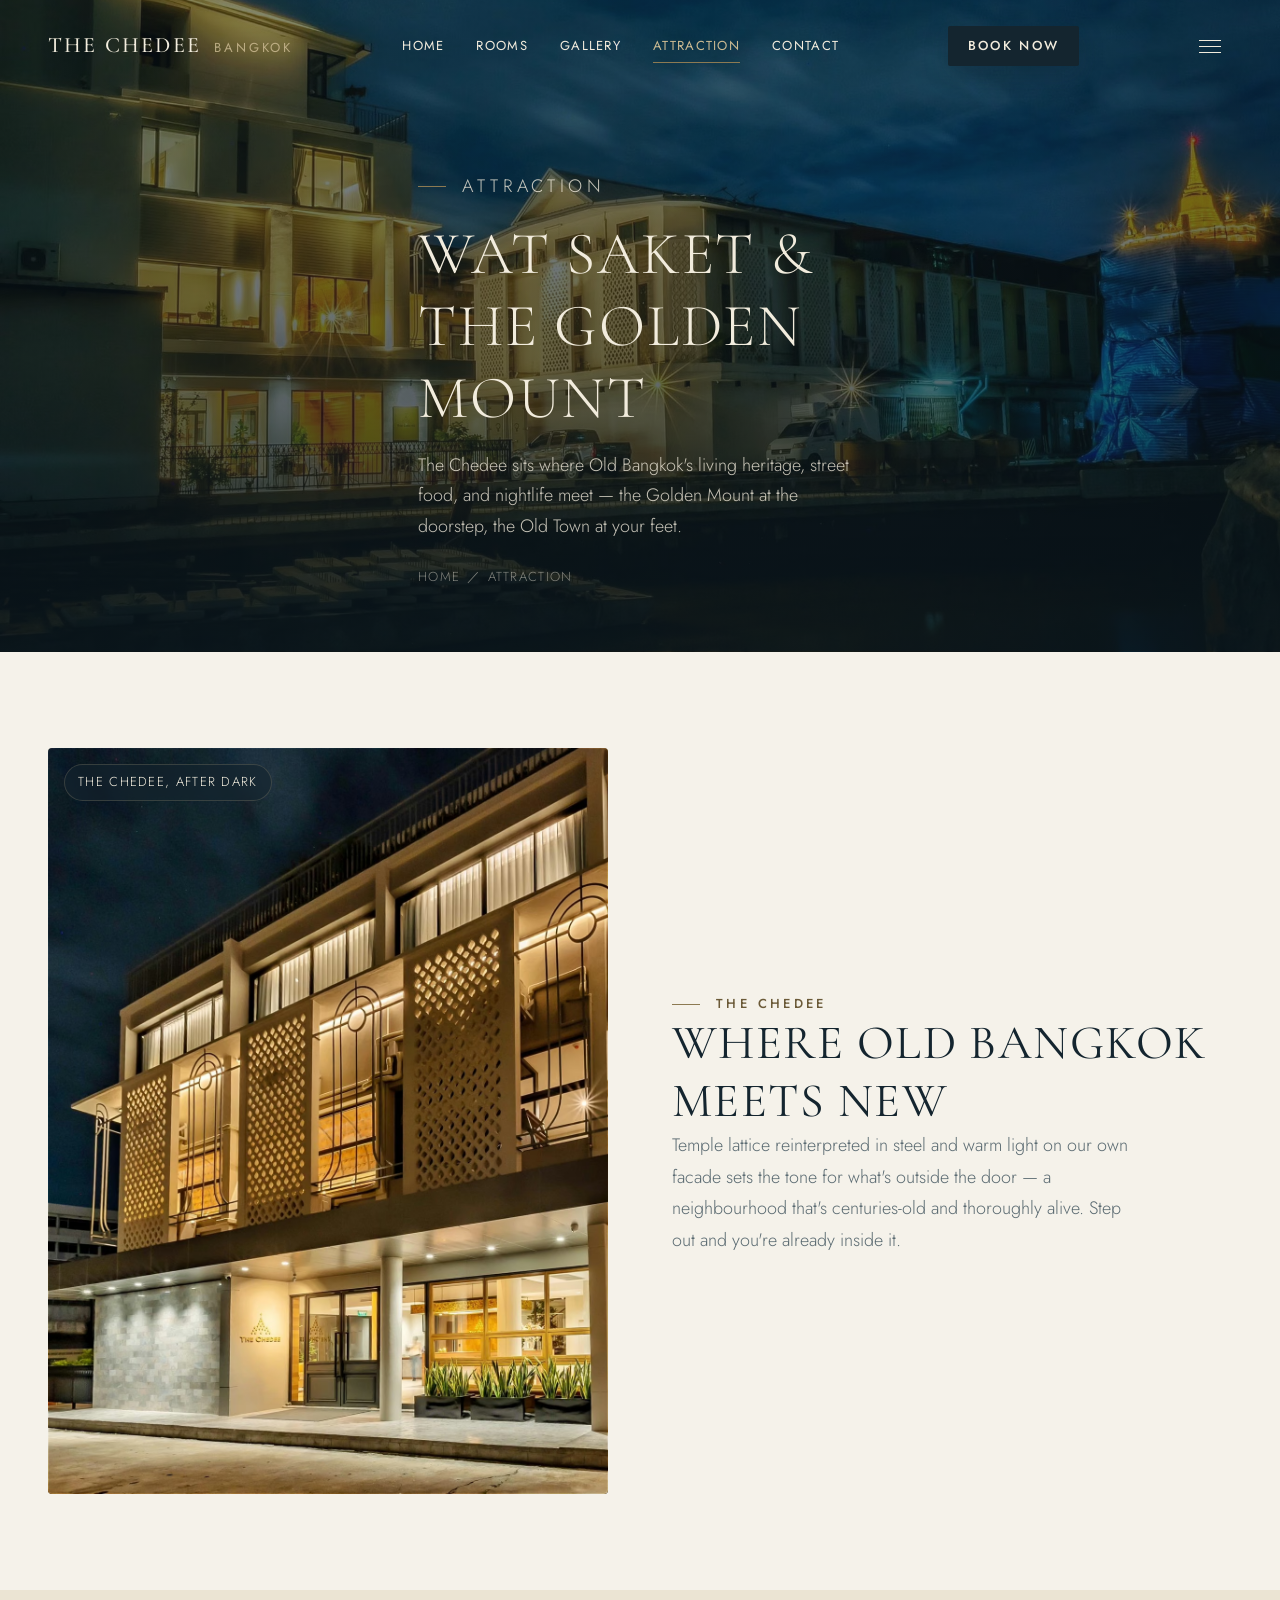
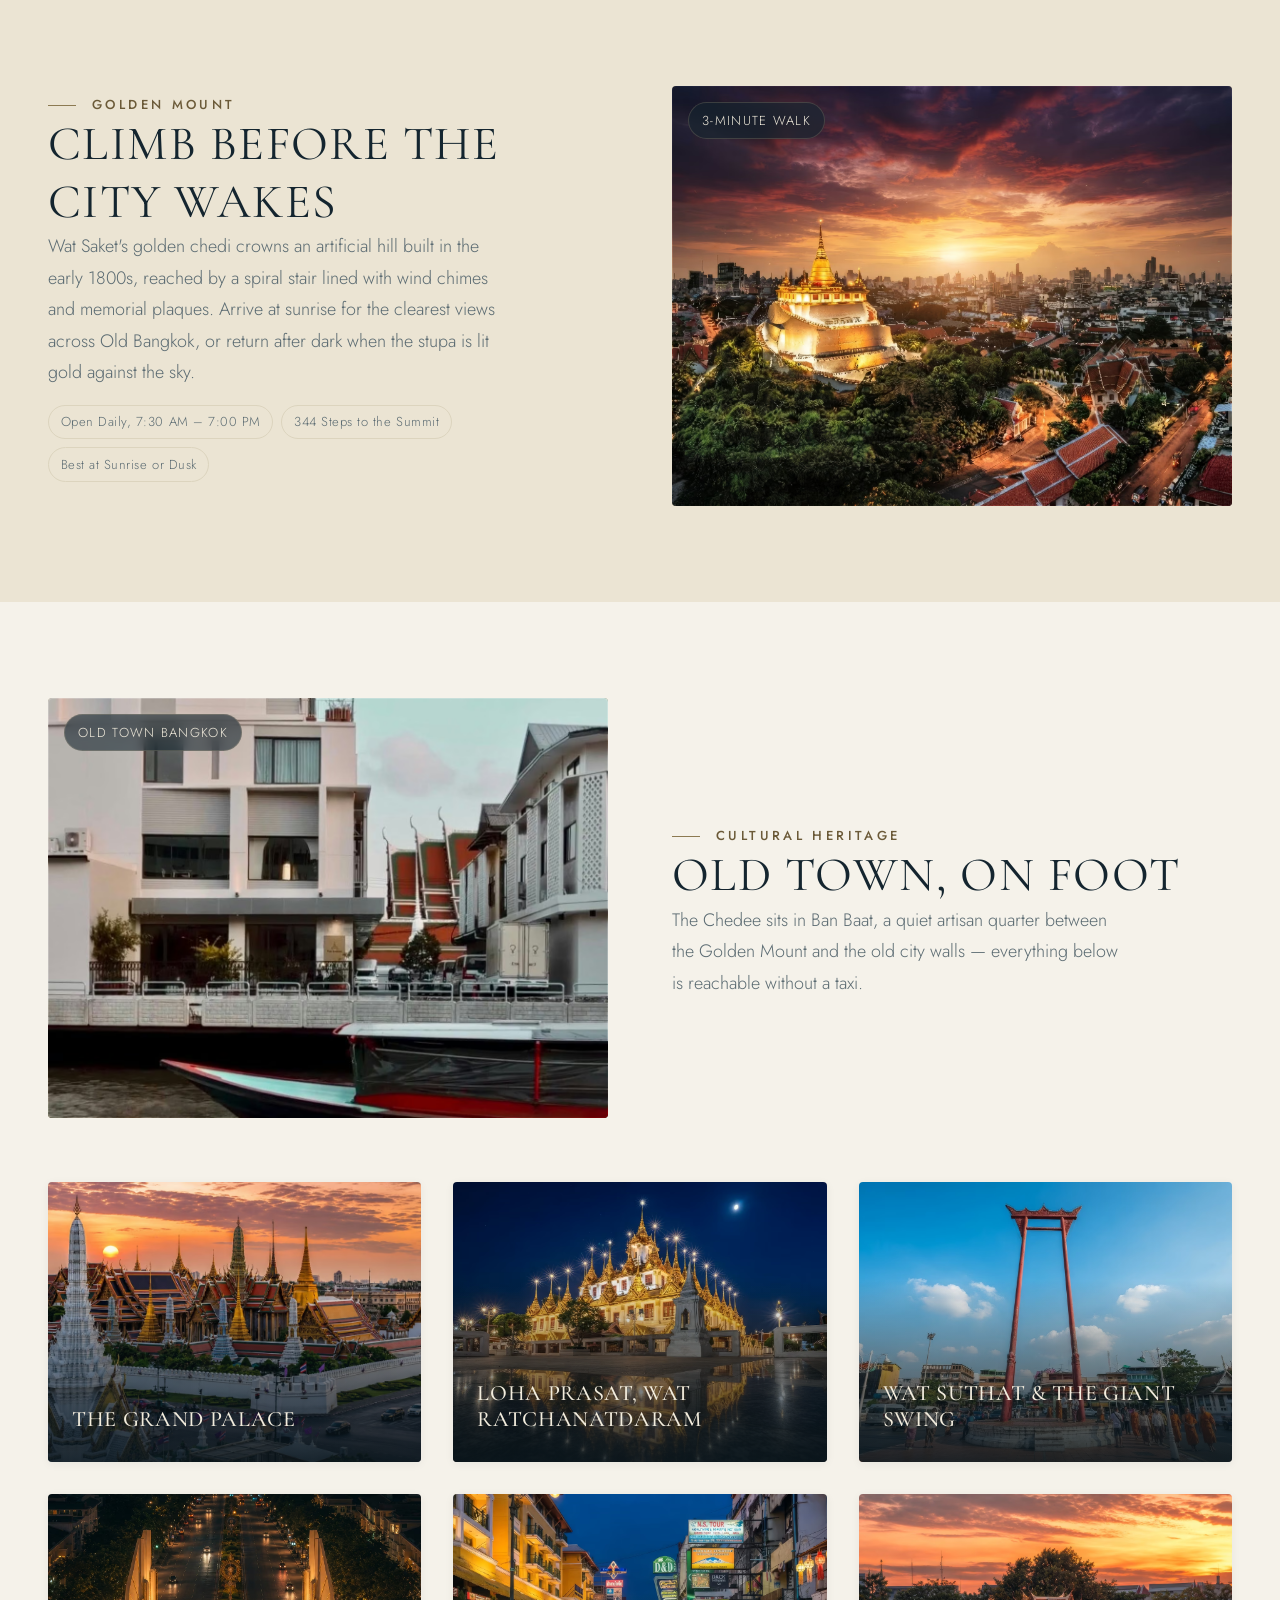
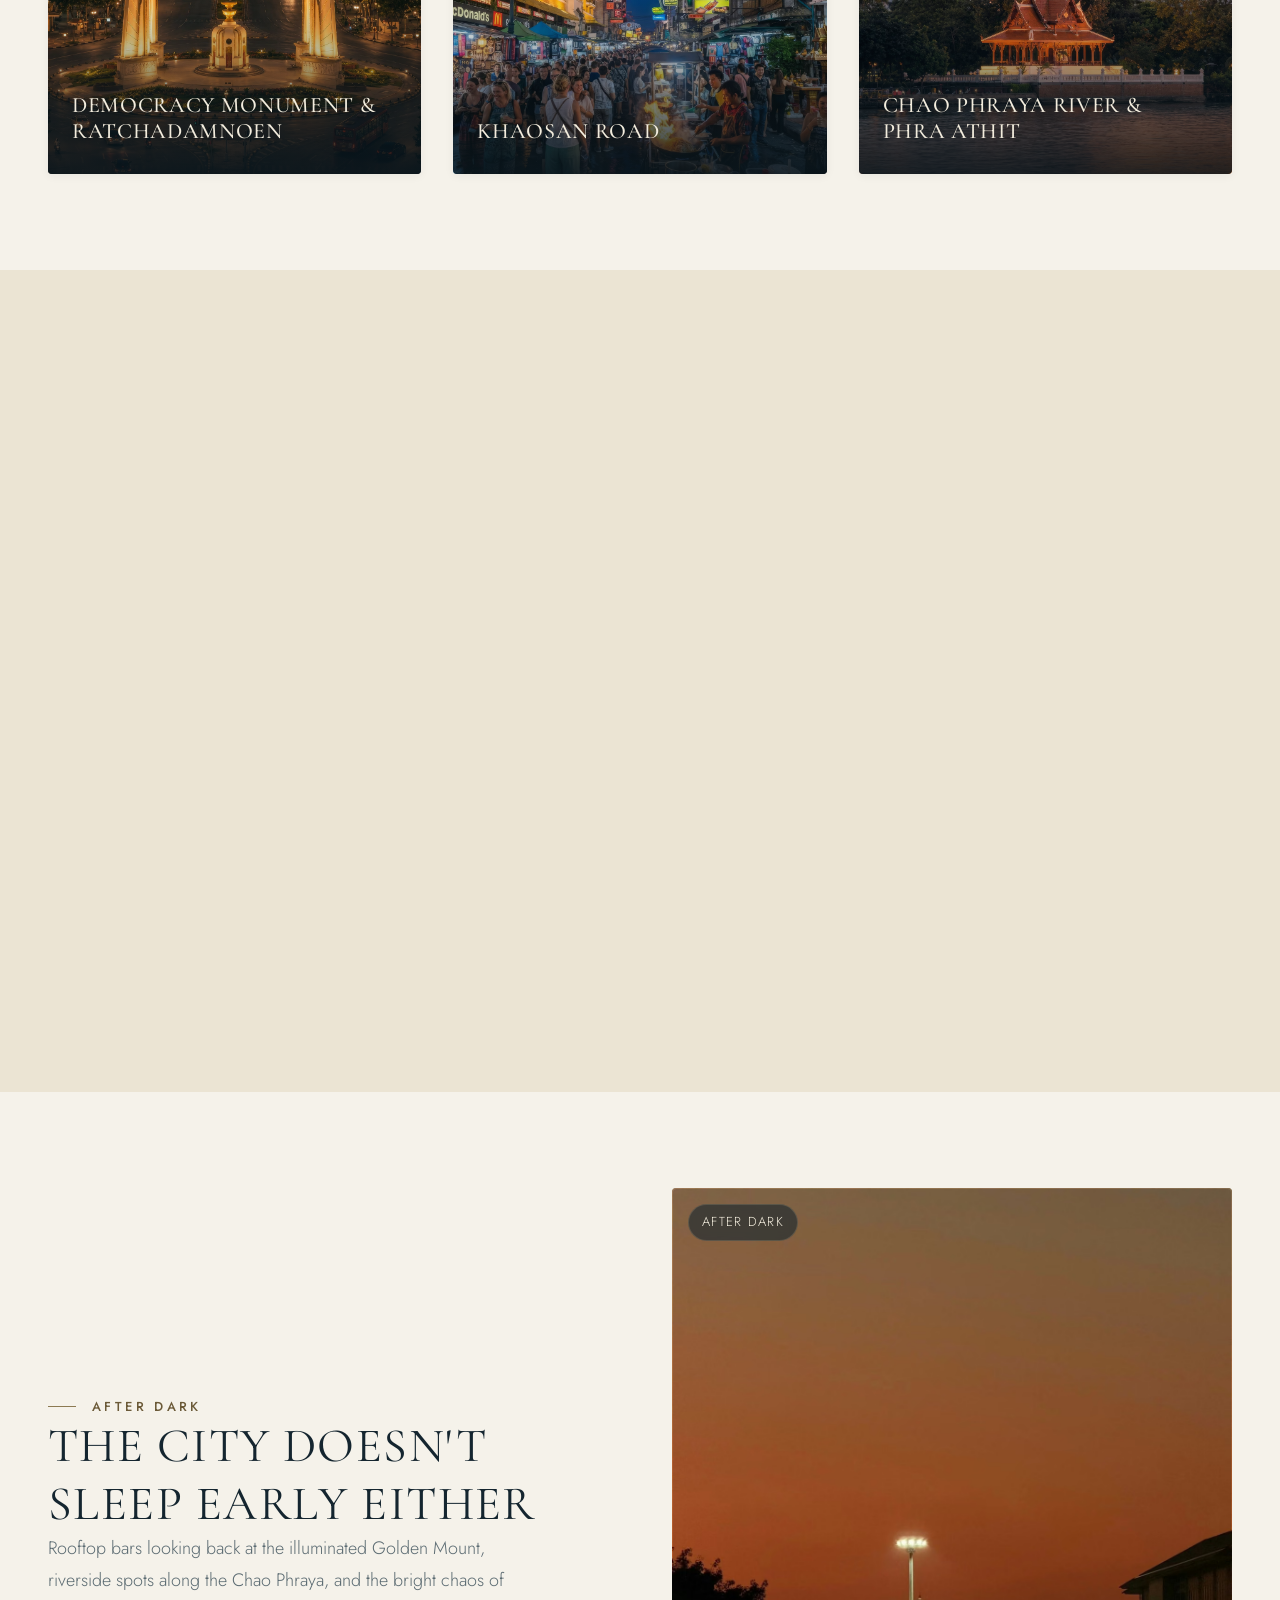
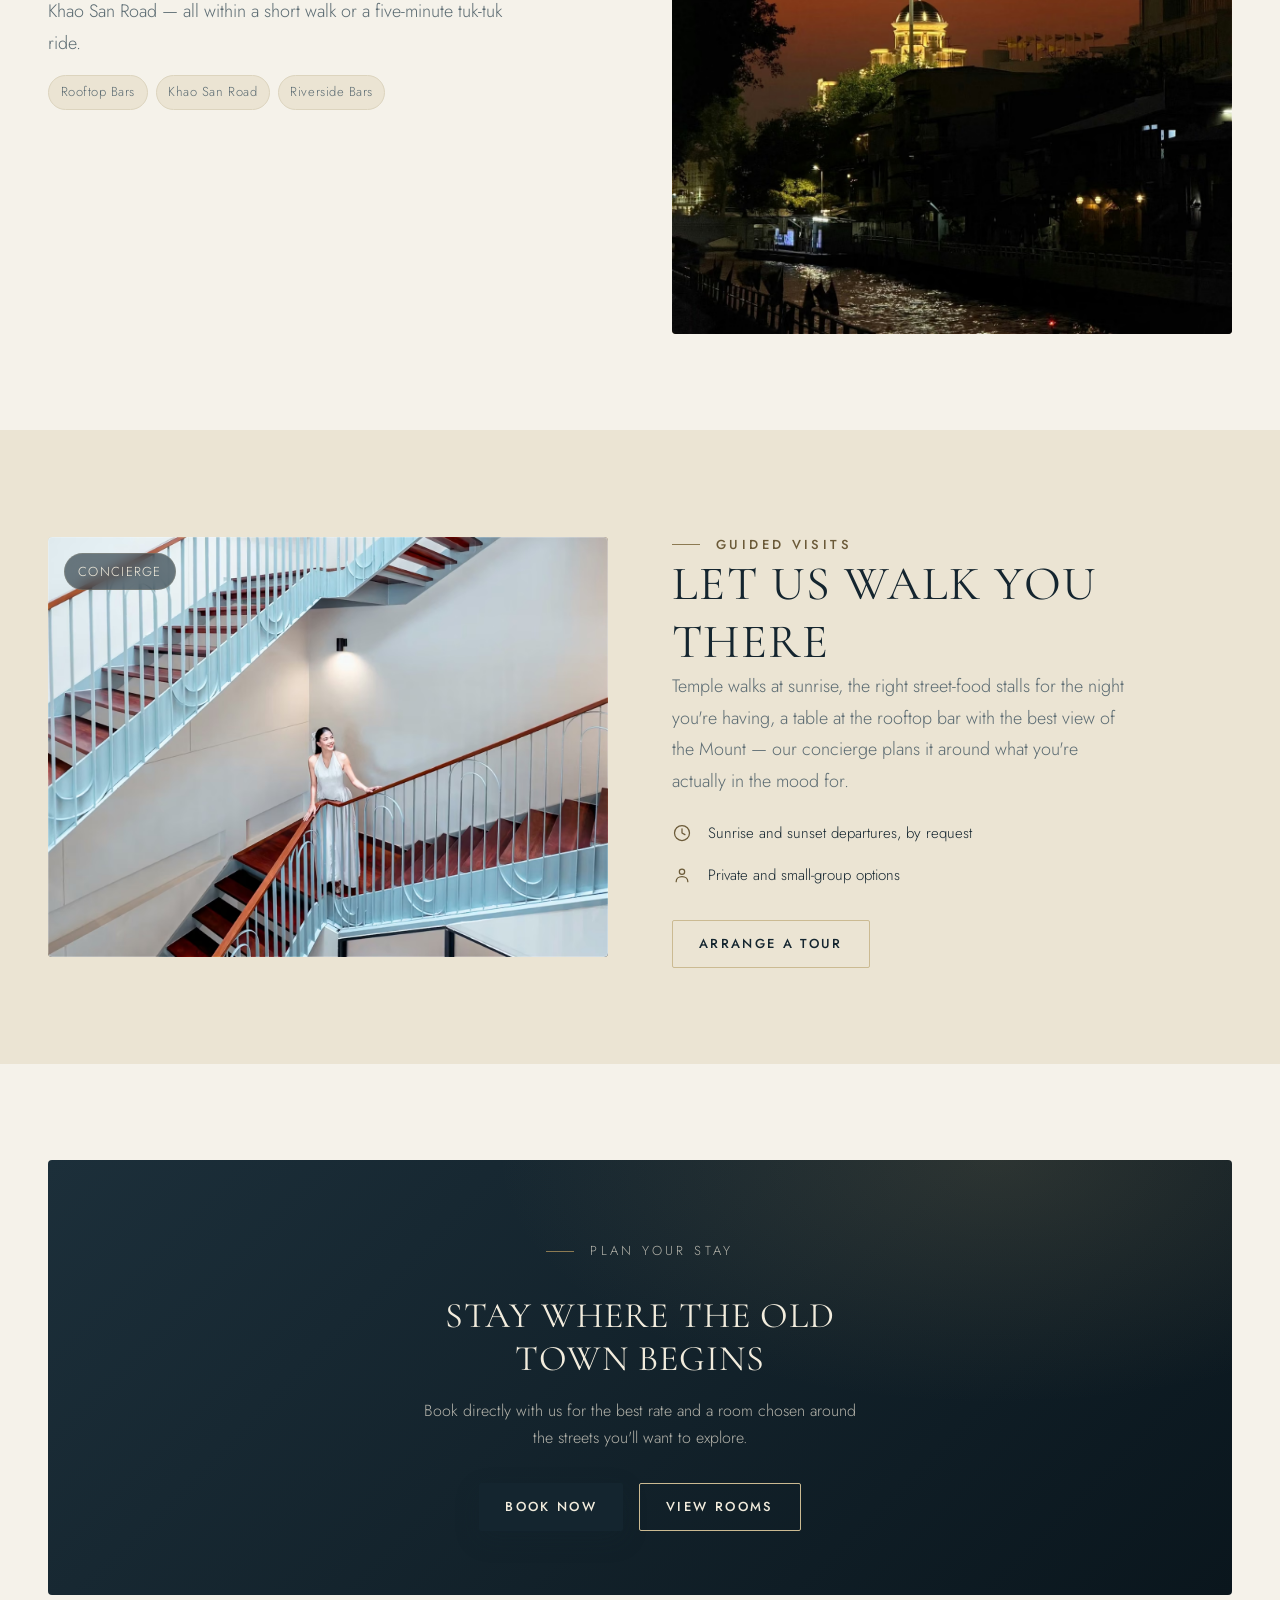
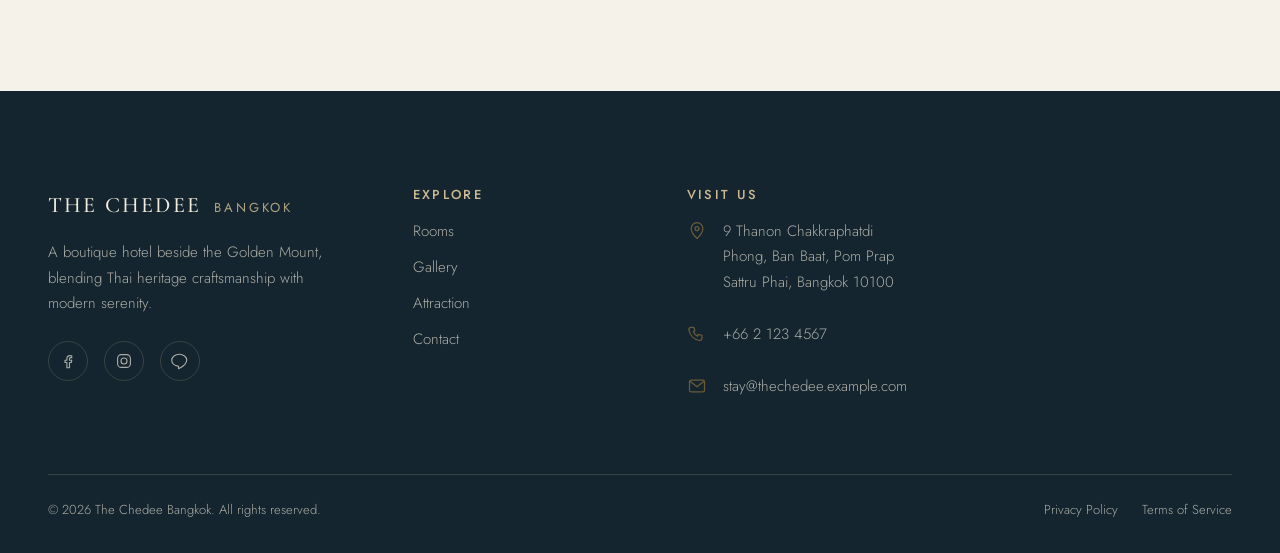
==== attraction.html @ 141b3756 "Initial commit: The Chedee hotel website Boutique luxury hotel site beside Wat Saket and the Golden " ====
<!DOCTYPE html>
<html lang="en">
<head>
<meta charset="UTF-8">
<meta name="viewport" content="width=device-width, initial-scale=1">
<title>Attraction — The Chedee Bangkok</title>
<meta name="description" content="The Chedee sits at the center of Old Bangkok's living heritage, street food, and nightlife — steps from Wat Saket and the Golden Mount.">
<link rel="icon" href="data:image/svg+xml,%3Csvg xmlns='http://www.w3.org/2000/svg' viewBox='0 0 100 100'%3E%3Crect width='100' height='100' rx='20' fill='%2314252F'/%3E%3Cpath d='M30 78 L30 55 Q30 48 38 48 L62 48 Q70 48 70 55 L70 78 Z' fill='none' stroke='%238C7A52' stroke-width='4'/%3E%3Cline x1='50' y1='48' x2='50' y2='20' stroke='%238C7A52' stroke-width='4'/%3E%3Ccircle cx='50' cy='16' r='5' fill='%238C7A52'/%3E%3C/svg%3E">
<link rel="preconnect" href="https://fonts.googleapis.com">
<link rel="preconnect" href="https://fonts.gstatic.com" crossorigin>
<link rel="stylesheet" href="css/style.css?v=4">
<script src="js/main.js?v=3" defer></script>
</head>
<body>
<a class="skip-link" href="#main">Skip to main content</a>

<!-- Icon sprite (shared) -->
<svg style="display:none" aria-hidden="true">
  <symbol id="icon-lotus" viewBox="0 0 24 24" fill="none" stroke="currentColor" stroke-width="1.5" stroke-linecap="round" stroke-linejoin="round"><path d="M12 21c-4-2-6-6-6-10 3 0 5 1.5 6 4 1-2.5 3-4 6-4 0 4-2 8-6 10Z"/><path d="M12 11c0-4 2-7 2-7M12 11c0-4-2-7-2-7"/></symbol>
  <symbol id="icon-temple" viewBox="0 0 24 24" fill="none" stroke="currentColor" stroke-width="1.4" stroke-linecap="round" stroke-linejoin="round"><path d="M9 21v-4.5c0-1.4 1.1-2.5 2.5-2.5h1c1.4 0 2.5 1.1 2.5 2.5V21"/><path d="M10.5 14v-2.3c0-.8.7-1.7 1.5-2.3.8.6 1.5 1.5 1.5 2.3V14"/><path d="M12 9.4V4M12 4l-1.6 2M12 4l1.6 2"/><circle cx="12" cy="3" r=".6" fill="currentColor" stroke="none"/></symbol>
  <symbol id="icon-clock" viewBox="0 0 24 24" fill="none" stroke="currentColor" stroke-width="1.5" stroke-linecap="round" stroke-linejoin="round"><circle cx="12" cy="12" r="9"/><path d="M12 7v5l3.5 2"/></symbol>
  <symbol id="icon-location" viewBox="0 0 24 24" fill="none" stroke="currentColor" stroke-width="1.5" stroke-linecap="round" stroke-linejoin="round"><path d="M12 21s7-6.5 7-12a7 7 0 0 0-14 0c0 5.5 7 12 7 12Z"/><circle cx="12" cy="9" r="2.4"/></symbol>
  <symbol id="icon-guest" viewBox="0 0 24 24" fill="none" stroke="currentColor" stroke-width="1.5" stroke-linecap="round" stroke-linejoin="round"><circle cx="12" cy="8" r="3.2"/><path d="M5 20c0-3.5 3-6 7-6s7 2.5 7 6"/></symbol>
  <symbol id="icon-concierge" viewBox="0 0 24 24" fill="none" stroke="currentColor" stroke-width="1.5" stroke-linecap="round" stroke-linejoin="round"><path d="M4 18a8 8 0 0 1 16 0"/><line x1="3" y1="18" x2="21" y2="18"/><line x1="12" y1="6" x2="12" y2="3"/><circle cx="12" cy="2" r="1" fill="currentColor" stroke="none"/></symbol>
  <symbol id="icon-phone" viewBox="0 0 24 24" fill="none" stroke="currentColor" stroke-width="1.5" stroke-linecap="round" stroke-linejoin="round"><path d="M5 4h3.2l1.3 4-2 1.4a12 12 0 0 0 5.1 5.1l1.4-2 4 1.3V17c0 1.7-1.4 3-3.1 2.8A16 16 0 0 1 2.2 7.1 3 3 0 0 1 5 4Z"/></symbol>
  <symbol id="icon-mail" viewBox="0 0 24 24" fill="none" stroke="currentColor" stroke-width="1.5" stroke-linecap="round" stroke-linejoin="round"><rect x="3" y="5" width="18" height="14" rx="2"/><path d="m4 6.5 8 6.5 8-6.5"/></symbol>
  <symbol id="icon-facebook" viewBox="0 0 24 24" fill="none" stroke="currentColor" stroke-width="1.5" stroke-linecap="round" stroke-linejoin="round"><path d="M14 21v-7h2.5l.5-3H14V9c0-.9.3-1.5 1.7-1.5H17V5c-.3 0-1.3-.1-2.4-.1-2.4 0-4.1 1.5-4.1 4.2V11H8v3h2.5v7Z"/></symbol>
  <symbol id="icon-instagram" viewBox="0 0 24 24" fill="none" stroke="currentColor" stroke-width="1.5" stroke-linecap="round" stroke-linejoin="round"><rect x="3.5" y="3.5" width="17" height="17" rx="5"/><circle cx="12" cy="12" r="4"/><circle cx="17.2" cy="6.8" r=".6" fill="currentColor" stroke="none"/></symbol>
  <symbol id="icon-line" viewBox="0 0 24 24" fill="none" stroke="currentColor" stroke-width="1.5" stroke-linecap="round" stroke-linejoin="round"><path d="M21 11c0-4.4-4.5-8-10-8S1 6.6 1 11c0 3.9 3.6 7.2 8.4 7.9.5.1.8.4.7 1l-.2 1.5c-.1.5.3.9.8.6 2.7-1.4 5.9-3.4 7.5-5.2C20 14.5 21 12.9 21 11Z"/></symbol>
  <symbol id="icon-noodle" viewBox="0 0 24 24" fill="none" stroke="currentColor" stroke-width="1.5" stroke-linecap="round" stroke-linejoin="round"><path d="M4 11h16l-1.5 8a2 2 0 0 1-2 1.6H7.5a2 2 0 0 1-2-1.6L4 11Z"/><path d="M6 11c0-4 2.5-7 6-7s6 3 6 7"/><path d="M9 15v2M12 15v2M15 15v2"/></symbol>
  <symbol id="icon-glass" viewBox="0 0 24 24" fill="none" stroke="currentColor" stroke-width="1.5" stroke-linecap="round" stroke-linejoin="round"><path d="M7 3h10l-1.2 12.5a3.8 3.8 0 0 1-3.8 3.5c-2 0-3.6-1.5-3.8-3.5L7 3Z"/><path d="M9 21h6M12 19v2"/><path d="M8 8h8"/></symbol>
  <symbol id="icon-expand" viewBox="0 0 24 24" fill="none" stroke="currentColor" stroke-width="1.6" stroke-linecap="round" stroke-linejoin="round"><path d="M9 4H5a1 1 0 0 0-1 1v4M15 4h4a1 1 0 0 1 1 1v4M20 15v4a1 1 0 0 1-1 1h-4M4 15v4a1 1 0 0 0 1 1h4"/></symbol>
  <symbol id="icon-close" viewBox="0 0 24 24" fill="none" stroke="currentColor" stroke-width="1.8" stroke-linecap="round"><path d="M5 5l14 14M19 5 5 19"/></symbol>
  <symbol id="icon-check" viewBox="0 0 24 24" fill="none" stroke="currentColor" stroke-width="2" stroke-linecap="round" stroke-linejoin="round"><path d="M4 12.5l5 5L20 6.5"/></symbol>
</svg>

<header class="site-header" data-theme="dark">
  <div class="container nav-row">
    <a class="brand" href="index.html">The Chedee <small>Bangkok</small></a>
    <nav class="nav-links" aria-label="Primary">
      <a href="index.html">Home</a>
      <a href="rooms.html">Rooms</a>
      <a href="gallery.html">Gallery</a>
      <a href="attraction.html" aria-current="page">Attraction</a>
      <a href="contact.html">Contact</a>
    </nav>
    <div class="nav-cta">
      <a class="btn btn-gold btn-sm" href="https://book-directonline.com/properties/thechedeekrungthep?locale=en&from_widget=true&referrer=canvas&currency=THB">Book Now</a>
    </div>
    <button class="nav-toggle" aria-label="Toggle menu" aria-expanded="false" aria-controls="mobile-nav">
      <span></span><span></span><span></span>
    </button>
  </div>
</header>

<div class="mobile-nav" id="mobile-nav">
  <nav class="mobile-nav-inner" aria-label="Mobile">
    <a href="index.html">Home</a>
    <a href="rooms.html">Rooms</a>
    <a href="gallery.html">Gallery</a>
    <a href="attraction.html" aria-current="page">Attraction</a>
    <a href="contact.html">Contact</a>
    <a class="btn btn-gold mt-4" href="https://book-directonline.com/properties/thechedeekrungthep?locale=en&from_widget=true&referrer=canvas&currency=THB">Book Now</a>
  </nav>
</div>

<main id="main">

  <section class="page-hero has-photo" style="background-image:linear-gradient(180deg,rgba(10,22,29,.5) 0%,rgba(10,22,29,.62) 55%,rgba(10,22,29,.88) 100%),url('assets/images/attraction-hero-night.avif')">
    <div class="container page-hero-inner">
      <p class="eyebrow">Attraction</p>
      <h1>Wat Saket &amp; the Golden Mount</h1>
      <p>The Chedee sits where Old Bangkok's living heritage, street food, and nightlife meet — the Golden Mount at the doorstep, the Old Town at your feet.</p>
      <div class="breadcrumb"><a href="index.html">Home</a><span>／</span><span>Attraction</span></div>
    </div>
  </section>

  <!-- ANTIQUE MEETS MODERN -->
  <section class="section section--ivory">
    <div class="container">
      <div class="feature-row">
        <div class="feature-media media-frame ratio-3x4 reveal">
          <img src="assets/images/facade-lattice.avif" alt="The Chedee's facade, traditional Thai lattice screens reinterpreted in steel and warm light" loading="lazy" width="1280" height="1600">
          <span class="media-tag">The Chedee, After Dark</span>
        </div>
        <div class="feature-copy reveal">
          <p class="eyebrow">The Chedee</p>
          <h2 class="section-title">Where Old Bangkok Meets New</h2>
          <p class="section-lede">Temple lattice reinterpreted in steel and warm light on our own facade sets the tone for what's outside the door — a neighbourhood that's centuries-old and thoroughly alive. Step out and you're already inside it.</p>
        </div>
      </div>
    </div>
  </section>

  <!-- GOLDEN MOUNT -->
  <section class="section section--cream">
    <div class="container">
      <div class="feature-row reverse">
        <div class="feature-media media-frame ratio-4x3 reveal">
          <img src="assets/images/attractions/golden-mount-aerial.avif" alt="Aerial view of Wat Saket and the Golden Mount at sunset above the rooftops of Old Bangkok" loading="lazy" width="2000" height="1342">
          <span class="media-tag">3-Minute Walk</span>
        </div>
        <div class="feature-copy reveal">
          <p class="eyebrow">Golden Mount</p>
          <h2 class="section-title">Climb Before the City Wakes</h2>
          <p class="section-lede">Wat Saket's golden chedi crowns an artificial hill built in the early 1800s, reached by a spiral stair lined with wind chimes and memorial plaques. Arrive at sunrise for the clearest views across Old Bangkok, or return after dark when the stupa is lit gold against the sky.</p>
          <div class="tag-row">
            <span class="tag">Open Daily, 7:30 AM – 7:00 PM</span>
            <span class="tag">344 Steps to the Summit</span>
            <span class="tag">Best at Sunrise or Dusk</span>
          </div>
        </div>
      </div>
    </div>
  </section>

  <!-- OLD TOWN ON FOOT -->
  <section class="section section--ivory">
    <div class="container">
      <div class="feature-row">
        <div class="feature-media media-frame ratio-4x3 reveal">
          <img src="assets/images/canal-longtail-day.avif" alt="A longtail boat on the canal beside The Chedee, with temple roofs in the background" loading="lazy" width="1175" height="1440">
          <span class="media-tag">Old Town Bangkok</span>
        </div>
        <div class="feature-copy reveal">
          <p class="eyebrow">Cultural Heritage</p>
          <h2 class="section-title">Old Town, On Foot</h2>
          <p class="section-lede">The Chedee sits in Ban Baat, a quiet artisan quarter between the Golden Mount and the old city walls — everything below is reachable without a taxi.</p>
        </div>
      </div>

      <div class="grid grid-3 reveal-stagger mt-6">
        <button type="button" class="place-card reveal" data-place="grand-palace" aria-haspopup="dialog">
          <img src="assets/images/attractions/grand-palace.avif" alt="The Grand Palace and Wat Phra Kaew at sunset" loading="lazy" width="1280" height="720">
          <span class="place-card-cue" aria-hidden="true"><svg><use href="#icon-expand"/></svg></span>
          <div class="place-card-body">
            <h3>The Grand Palace</h3>
            <p>Thailand's most revered royal complex and the Emerald Buddha, a short ride toward the river.</p>
          </div>
        </button>
        <button type="button" class="place-card reveal" data-place="loha-prasat" aria-haspopup="dialog">
          <img src="assets/images/attractions/loha-prasat.avif" alt="Loha Prasat at Wat Ratchanatdaram, illuminated at night and reflected in water" loading="lazy" width="1600" height="893">
          <span class="place-card-cue" aria-hidden="true"><svg><use href="#icon-expand"/></svg></span>
          <div class="place-card-body">
            <h3>Loha Prasat, Wat Ratchanatdaram</h3>
            <p>The world's only surviving "metal castle" temple, a five-minute walk from the Golden Mount.</p>
          </div>
        </button>
        <button type="button" class="place-card reveal" data-place="giant-swing" aria-haspopup="dialog">
          <img src="assets/images/attractions/giant-swing.avif" alt="The red Giant Swing in front of Wat Suthat" loading="lazy" width="1600" height="893">
          <span class="place-card-cue" aria-hidden="true"><svg><use href="#icon-expand"/></svg></span>
          <div class="place-card-body">
            <h3>Wat Suthat &amp; the Giant Swing</h3>
            <p>A first-grade royal temple and the towering red Giant Swing at its gate.</p>
          </div>
        </button>
        <button type="button" class="place-card reveal" data-place="democracy" aria-haspopup="dialog">
          <img src="assets/images/attractions/democracy.avif" alt="Democracy Monument on Ratchadamnoen Avenue, lit at night" loading="lazy" width="1600" height="900">
          <span class="place-card-cue" aria-hidden="true"><svg><use href="#icon-expand"/></svg></span>
          <div class="place-card-body">
            <h3>Democracy Monument &amp; Ratchadamnoen</h3>
            <p>Bangkok's ceremonial avenue, lined with early-20th-century shophouses and street-food stalls.</p>
          </div>
        </button>
        <button type="button" class="place-card reveal" data-place="khaosan" aria-haspopup="dialog">
          <img src="assets/images/attractions/khaosan.avif" alt="Khaosan Road at night, crowded with food stalls and neon" loading="lazy" width="1600" height="893">
          <span class="place-card-cue" aria-hidden="true"><svg><use href="#icon-expand"/></svg></span>
          <div class="place-card-body">
            <h3>Khaosan Road</h3>
            <p>The city's most famous night street — food carts, bars, and music, ten minutes on foot.</p>
          </div>
        </button>
        <button type="button" class="place-card reveal" data-place="chao-phraya" aria-haspopup="dialog">
          <img src="assets/images/attractions/chao-phraya.avif" alt="Riverside pavilion at Santichai Prakan Park on Phra Athit Road at dusk" loading="lazy" width="1600" height="900">
          <span class="place-card-cue" aria-hidden="true"><svg><use href="#icon-expand"/></svg></span>
          <div class="place-card-body">
            <h3>Chao Phraya River &amp; Phra Athit</h3>
            <p>Riverside walking street and boat piers for onward trips to the Grand Palace and Wat Arun.</p>
          </div>
        </button>
      </div>
    </div>
  </section>

  <!-- STREET FOOD -->
  <section class="section section--cream">
    <div class="container">
      <div class="section-head center reveal">
        <p class="eyebrow mx-auto">Eat Like a Local</p>
        <h2 class="section-title">Bangkok's Oldest Street Food, Around the Corner</h2>
        <svg class="divider-motif mx-auto" viewBox="0 0 120 20" aria-hidden="true"><path d="M0 10 H45 M75 10 H120" stroke="currentColor" fill="none"/><path d="M60 3 L67 10 L60 17 L53 10 Z" stroke="currentColor" fill="none"/></svg>
        <p class="section-lede mx-auto text-center">Nang Loeng Market has fed this neighbourhood for over a century — noodle stalls and Thai dessert vendors who've held the same corner for decades. Thanon Tanao's food alleys and the Old Town's night markets are a short walk the other way.</p>
      </div>
      <div class="grid grid-3 reveal-stagger">
        <div class="amenity reveal">
          <div class="icon-tile"><svg><use href="#icon-noodle"/></svg></div>
          <h3>Nang Loeng Market</h3>
          <p>Bangkok's oldest fresh market, still serving the noodle and curry recipes it opened with in 1899.</p>
        </div>
        <div class="amenity reveal">
          <div class="icon-tile"><svg><use href="#icon-lotus"/></svg></div>
          <h3>Thanon Tanao Food Alley</h3>
          <p>A dense strip of stalls between the Golden Mount and Khao San, busiest after sundown.</p>
        </div>
        <div class="amenity reveal">
          <div class="icon-tile"><svg><use href="#icon-noodle"/></svg></div>
          <h3>Old Town Dessert Vendors</h3>
          <p>Coconut ice cream, khanom buang, and mango sticky rice from carts that have outlived the buildings around them.</p>
        </div>
      </div>
    </div>
  </section>

  <!-- NIGHTLIFE -->
  <section class="section section--ivory">
    <div class="container">
      <div class="feature-row reverse">
        <div class="feature-media media-frame ratio-3x4 reveal">
          <img src="assets/images/canal-dusk.avif" alt="Dusk over the canal near The Chedee, warm sky and lit buildings along the water" loading="lazy" width="1200" height="1600">
          <span class="media-tag">After Dark</span>
        </div>
        <div class="feature-copy reveal">
          <p class="eyebrow">After Dark</p>
          <h2 class="section-title">The City Doesn't Sleep Early Either</h2>
          <p class="section-lede">Rooftop bars looking back at the illuminated Golden Mount, riverside spots along the Chao Phraya, and the bright chaos of Khao San Road — all within a short walk or a five-minute tuk-tuk ride.</p>
          <div class="tag-row">
            <span class="tag">Rooftop Bars</span>
            <span class="tag">Khao San Road</span>
            <span class="tag">Riverside Bars</span>
          </div>
        </div>
      </div>
    </div>
  </section>

  <!-- CONCIERGE -->
  <section class="section section--cream">
    <div class="container">
      <div class="feature-row">
        <div class="feature-media media-frame ratio-4x3 reveal">
          <img src="assets/images/staircase.avif" alt="Staircase inside The Chedee" loading="lazy" width="1600" height="1066">
          <span class="media-tag">Concierge</span>
        </div>
        <div class="feature-copy reveal">
          <p class="eyebrow">Guided Visits</p>
          <h2 class="section-title">Let Us Walk You There</h2>
          <p class="section-lede">Temple walks at sunrise, the right street-food stalls for the night you're having, a table at the rooftop bar with the best view of the Mount — our concierge plans it around what you're actually in the mood for.</p>
          <ul class="info-list mt-3">
            <li><svg><use href="#icon-clock"/></svg><span>Sunrise and sunset departures, by request</span></li>
            <li><svg><use href="#icon-guest"/></svg><span>Private and small-group options</span></li>
          </ul>
          <a class="btn btn-outline on-light mt-4" href="contact.html">Arrange a Tour</a>
        </div>
      </div>
    </div>
  </section>

  <!-- CTA -->
  <section class="section">
    <div class="container">
      <div class="cta-banner reveal">
        <p class="eyebrow mx-auto">Plan Your Stay</p>
        <h2>Stay Where the Old Town Begins</h2>
        <p>Book directly with us for the best rate and a room chosen around the streets you'll want to explore.</p>
        <div class="cta-actions">
          <a class="btn btn-gold" href="https://book-directonline.com/properties/thechedeekrungthep?locale=en&from_widget=true&referrer=canvas&currency=THB">Book Now</a>
          <a class="btn btn-outline" href="rooms.html">View Rooms</a>
        </div>
      </div>
    </div>
  </section>

  <!-- PLACE DETAIL MODAL -->
  <div class="place-modal" id="placeModal" role="dialog" aria-modal="true" aria-labelledby="placeModalTitle">
    <div class="place-modal-panel">
      <button type="button" class="place-modal-close" id="placeModalClose" aria-label="Close">
        <svg viewBox="0 0 24 24"><use href="#icon-close"/></svg>
      </button>
      <div class="place-modal-media">
        <img id="placeModalImg" src="" alt="">
        <span class="media-tag" id="placeModalTag"></span>
      </div>
      <div class="place-modal-content" id="placeModalContent">
        <p class="place-modal-sub" id="placeModalKicker" style="margin-top:0"></p>
        <h2 class="place-modal-title" id="placeModalTitle"></h2>
        <p class="place-modal-lead" id="placeModalLead"></p>
        <p class="place-modal-sub">History</p>
        <p id="placeModalHistory"></p>
        <div>
          <p class="place-modal-sub">What to Do</p>
          <ul class="place-modal-do" id="placeModalDo"></ul>
        </div>
        <div class="place-modal-visit" id="placeModalVisit"></div>
      </div>
    </div>
  </div>

</main>

<script type="application/json" id="placeData">
{
  "grand-palace": {
    "title": "The Grand Palace",
    "kicker": "Royal Landmark · 15 min by taxi",
    "tag": "Wat Phra Kaew",
    "img": "assets/images/attractions/grand-palace.avif",
    "alt": "The Grand Palace and Wat Phra Kaew at sunset",
    "lead": "Thailand's most revered royal complex, home to the Emerald Buddha.",
    "history": "Built in 1782 when King Rama I moved the capital across the river to Bangkok, the Grand Palace was the royal residence for 150 years. Its walls enclose Wat Phra Kaew, the Temple of the Emerald Buddha — the most sacred Buddhist site in the country.",
    "do": ["Wat Phra Kaew and the revered Emerald Buddha", "Gilded chedis and mural-lined cloisters", "The ornate royal Throne Halls"],
    "visit": ["15 min by taxi", "Open 8:30 AM – 3:30 PM", "Shoulders & knees covered"]
  },
  "loha-prasat": {
    "title": "Loha Prasat, Wat Ratchanatdaram",
    "kicker": "Temple · 5 min walk",
    "tag": "The Metal Castle",
    "img": "assets/images/attractions/loha-prasat.avif",
    "alt": "Loha Prasat illuminated at night, reflected in water",
    "lead": "The world's only surviving “metal castle” temple.",
    "history": "Completed in 1846 under King Rama III, Loha Prasat's 37 iron spires represent the 37 virtues toward enlightenment. It is the third such structure ever built — and the only one still standing, as the earlier two in India and Sri Lanka are long gone.",
    "do": ["Climb the central spiral stair to the top terrace", "Panoramic views toward the Golden Mount", "Return at dusk for the illumination and reflecting pool"],
    "visit": ["5 min walk", "Open 8:00 AM – 5:00 PM", "Best at dusk"]
  },
  "giant-swing": {
    "title": "Wat Suthat & the Giant Swing",
    "kicker": "Temple · 10 min walk",
    "tag": "Sao Ching Cha",
    "img": "assets/images/attractions/giant-swing.avif",
    "alt": "The red Giant Swing in front of Wat Suthat",
    "lead": "A first-grade royal temple beneath Bangkok's towering red swing.",
    "history": "Begun by King Rama I in 1807 and finished under Rama III, Wat Suthat holds one of Thailand's largest surviving bronze Buddha images. The 21-metre red Giant Swing at its gate once hosted a Brahmin harvest ceremony, discontinued in the 1930s but preserved as the district's landmark.",
    "do": ["The vast hall and 8-metre Phra Sri Sakyamuni Buddha", "Centuries-old hand-painted murals", "Photograph the Giant Swing at golden hour"],
    "visit": ["10 min walk", "Open 8:30 AM – 4:00 PM", "Quietest in the morning"]
  },
  "democracy": {
    "title": "Democracy Monument & Ratchadamnoen",
    "kicker": "Landmark · 8 min walk",
    "tag": "Ratchadamnoen Avenue",
    "img": "assets/images/attractions/democracy.avif",
    "alt": "Democracy Monument on Ratchadamnoen Avenue at night",
    "lead": "Bangkok's grand ceremonial avenue and its most symbolic monument.",
    "history": "Ratchadamnoen Avenue was laid out in 1899 by King Rama V, modelled on the great boulevards of Europe. The monument at its centre was raised in 1939 to mark the 1932 revolution that ended absolute monarchy — its four wings each stand 24 metres, encoding the date of the change.",
    "do": ["Evening walks beneath the floodlit monument", "Art-deco shophouses and historic cinemas", "Street-food stalls that appear after dark"],
    "visit": ["8 min walk", "Open plaza, always accessible", "Liveliest in the evening"]
  },
  "khaosan": {
    "title": "Khaosan Road",
    "kicker": "Nightlife · 10 min walk",
    "tag": "After Dark",
    "img": "assets/images/attractions/khaosan.avif",
    "alt": "Khaosan Road at night, crowded with food stalls and neon",
    "lead": "The city's most famous night street — food, music, and neon.",
    "history": "A quiet rice-market lane until the 1980s, Khaosan (“milled rice”) Road became the launch pad of Southeast Asia's backpacker trail. Today it runs full-throttle with bars, street food, and live music late into the night.",
    "do": ["Street-food crawl — pad thai, skewers, mango sticky rice", "Rooftop and street-side bars", "Late-night live music and people-watching"],
    "visit": ["10 min walk", "Comes alive after 7:00 PM", "Calmer Rambuttri lane runs parallel"]
  },
  "chao-phraya": {
    "title": "Chao Phraya River & Phra Athit",
    "kicker": "Riverside · 12 min walk",
    "tag": "River of Kings",
    "img": "assets/images/attractions/chao-phraya.avif",
    "alt": "Riverside pavilion at Santichai Prakan Park on Phra Athit Road at dusk",
    "lead": "The river of kings and the leafy Phra Athit promenade.",
    "history": "The Chao Phraya has been Bangkok's main artery for centuries — carrying rice barges, royal processions, and today's commuter boats. The Phra Athit stretch, with Santichai Prakan Park and its wooden pavilion, sits beside one of the two 18th-century forts that once guarded the old city.",
    "do": ["Sunset from the riverside pavilion", "Express boats to the Grand Palace and Wat Arun", "Riverside cafés and evening breezes"],
    "visit": ["12 min walk to the pier", "Boats 6:00 AM – 7:00 PM", "Golden hour is unbeatable"]
  }
}
</script>

<script>
(function(){
  var data;
  try { data = JSON.parse(document.getElementById('placeData').textContent); }
  catch (e) { return; }

  var modal = document.getElementById('placeModal');
  var panel = modal.querySelector('.place-modal-panel');
  var img = document.getElementById('placeModalImg');
  var tag = document.getElementById('placeModalTag');
  var kicker = document.getElementById('placeModalKicker');
  var title = document.getElementById('placeModalTitle');
  var lead = document.getElementById('placeModalLead');
  var history = document.getElementById('placeModalHistory');
  var doList = document.getElementById('placeModalDo');
  var visit = document.getElementById('placeModalVisit');
  var content = document.getElementById('placeModalContent');
  var closeBtn = document.getElementById('placeModalClose');
  var lastFocused = null;

  function open(id){
    var p = data[id];
    if (!p) return;
    img.src = p.img; img.alt = p.alt;
    tag.textContent = p.tag;
    kicker.textContent = p.kicker;
    title.textContent = p.title;
    lead.textContent = p.lead;
    history.textContent = p.history;
    doList.innerHTML = p.do.map(function(d){
      return '<li><svg viewBox="0 0 24 24"><use href="#icon-check"/></svg><span>' + d + '</span></li>';
    }).join('');
    visit.innerHTML = p.visit.map(function(v){
      return '<span class="tag">' + v + '</span>';
    }).join('');
    content.scrollTop = 0;
    lastFocused = document.activeElement;
    modal.classList.add('is-open');
    document.body.classList.add('nav-locked');
    closeBtn.focus();
  }

  function close(){
    modal.classList.remove('is-open');
    document.body.classList.remove('nav-locked');
    if (lastFocused && lastFocused.focus) lastFocused.focus();
  }

  document.querySelectorAll('.place-card[data-place]').forEach(function(card){
    card.addEventListener('click', function(){ open(card.dataset.place); });
  });
  closeBtn.addEventListener('click', close);
  modal.addEventListener('click', function(e){ if (e.target === modal) close(); });
  document.addEventListener('keydown', function(e){
    if (e.key === 'Escape' && modal.classList.contains('is-open')) close();
  });
})();
</script>

<footer class="site-footer">
  <div class="container">
    <div class="footer-grid">
      <div class="footer-brand">
        <a class="brand" href="index.html" style="color:var(--color-on-ink)">The Chedee <small>Bangkok</small></a>
        <p>A boutique hotel beside the Golden Mount, blending Thai heritage craftsmanship with modern serenity.</p>
        <div class="footer-social">
          <a href="#" aria-label="The Chedee on Facebook"><svg><use href="#icon-facebook"/></svg></a>
          <a href="#" aria-label="The Chedee on Instagram"><svg><use href="#icon-instagram"/></svg></a>
          <a href="#" aria-label="Chat with The Chedee on LINE"><svg><use href="#icon-line"/></svg></a>
        </div>
      </div>
      <div class="footer-col">
        <h4>Explore</h4>
        <ul>
          <li><a href="rooms.html">Rooms</a></li>
          <li><a href="gallery.html">Gallery</a></li>
          <li><a href="attraction.html">Attraction</a></li>
          <li><a href="contact.html">Contact</a></li>
        </ul>
      </div>
      <div class="footer-col">
        <h4>Visit Us</h4>
        <ul class="info-list">
          <li><svg><use href="#icon-location"/></svg><span>9 Thanon Chakkraphatdi Phong, Ban Baat, Pom Prap Sattru Phai, Bangkok 10100</span></li>
          <li><svg><use href="#icon-phone"/></svg><span>+66 2 123 4567</span></li>
          <li><svg><use href="#icon-mail"/></svg><span>stay@thechedee.example.com</span></li>
        </ul>
      </div>
    </div>
    <div class="footer-bottom">
      <span>© <span id="year">2026</span> The Chedee Bangkok. All rights reserved.</span>
      <div class="footer-bottom-links">
        <a href="#">Privacy Policy</a>
        <a href="#">Terms of Service</a>
      </div>
    </div>
  </div>
</footer>

<button class="back-to-top" aria-label="Back to top">
  <svg viewBox="0 0 24 24" fill="none" stroke="currentColor" stroke-width="1.8" stroke-linecap="round" stroke-linejoin="round"><path d="M12 19V5M5 12l7-7 7 7"/></svg>
</button>

</body>
</html>
---- css/style.css ----
/* ==========================================================================
   The Chedee — Design System
   Old-world luxury: deep navy ink + muted brass, warm ivory, thin uppercase serif.
   ========================================================================== */

@import url('https://fonts.googleapis.com/css2?family=Cormorant+Garamond:ital,wght@0,300;0,400;0,500;0,600;1,400;1,500&family=Jost:wght@300;400;500;600&family=Noto+Serif+Thai:wght@300;400;500&family=Noto+Sans+Thai:wght@300;400;500&display=swap');

:root{
  /* ---- Color tokens ---- */
  --color-ink:        #14252F;   /* deep navy — primary text / dark surfaces / button fill */
  --color-ink-2:       #0A161D;  /* deepest navy for gradients */
  --color-ink-soft:    #5B6B72;  /* secondary text on light (desaturated slate) */
  --color-ivory:       #F5F2EA;  /* page background — warm off-white */
  --color-cream:       #EBE4D3;  /* alt section background — warm taupe */
  --color-surface:     #FFFFFF;  /* card surface */
  --color-surface-ink: #1B2E38;  /* dark card surface */

  --color-gold:        #8C7A52;  /* muted brass accent */
  --color-gold-light:  #CBBA92;
  --color-gold-deep:   #6B5A38;
  --color-gold-mist:   rgba(140,122,82,0.12);

  --color-terracotta:  #93493A;  /* rare secondary accent */
  --color-jade:        #3E5245;  /* deep muted green (success) */

  --color-border:      #DCD4BE;
  --color-border-dark: rgba(203,186,146,0.2);
  --color-destructive: #A8462B;
  --color-ring:        #6B5A38;

  --color-on-gold:     #F5F2EA;
  --color-on-ink:      #F2ECDD;

  /* ---- Typography ---- */
  --font-display: 'Cormorant Garamond', 'Noto Serif Thai', serif;
  --font-body: 'Jost', 'Noto Sans Thai', -apple-system, BlinkMacSystemFont, sans-serif;

  --fs-xs:   0.8125rem;
  --fs-sm:   0.9375rem;
  --fs-base: 1rem;
  --fs-md:   1.125rem;
  --fs-lg:   1.375rem;
  --fs-xl:   1.75rem;
  --fs-2xl:  2.25rem;
  --fs-3xl:  3rem;
  --fs-4xl:  3.75rem;
  --fs-5xl:  4.75rem;

  /* ---- Spacing scale (8px rhythm) ---- */
  --space-1: 0.5rem;   /* 8 */
  --space-2: 1rem;     /* 16 */
  --space-3: 1.5rem;   /* 24 */
  --space-4: 2rem;     /* 32 */
  --space-5: 3rem;     /* 48 */
  --space-6: 4rem;     /* 64 */
  --space-7: 6rem;     /* 96 */
  --space-8: 8rem;     /* 128 */

  /* ---- Layout ---- */
  --container-max: 1280px;
  --container-pad: clamp(1.25rem, 4vw, 3rem);
  --radius-sm: 2px;
  --radius-md: 3px;
  --radius-lg: 4px;
  --radius-pill: 999px;

  /* ---- Motion ---- */
  --ease-out: cubic-bezier(0.16, 1, 0.3, 1);
  --ease-in-out: cubic-bezier(0.65, 0, 0.35, 1);
  --dur-fast: 200ms;
  --dur-base: 350ms;
  --dur-slow: 600ms;

  /* ---- Elevation ---- */
  --shadow-sm: 0 2px 10px rgba(20,37,47,0.06);
  --shadow-md: 0 12px 32px rgba(20,37,47,0.10);
  --shadow-lg: 0 24px 64px rgba(20,37,47,0.16);
  --shadow-gold: 0 8px 24px rgba(20,37,47,0.22);

  --z-header: 100;
  --z-overlay: 500;
  --z-modal: 1000;
  --z-toast: 1100;
}

/* ==========================================================================
   Reset & base
   ========================================================================== */

*, *::before, *::after{ box-sizing: border-box; }
html{
  scroll-behavior: smooth;
  -webkit-text-size-adjust: 100%;
}
@media (prefers-reduced-motion: reduce){
  html{ scroll-behavior: auto; }
  *, *::before, *::after{
    animation-duration: 0.01ms !important;
    animation-iteration-count: 1 !important;
    transition-duration: 0.01ms !important;
    scroll-behavior: auto !important;
  }
}

body{
  margin: 0;
  min-height: 100dvh;
  background: var(--color-ivory);
  color: var(--color-ink);
  font-family: var(--font-body);
  font-weight: 300;
  font-size: var(--fs-base);
  line-height: 1.7;
  -webkit-font-smoothing: antialiased;
  overflow-x: hidden;
}

img, svg{ display: block; max-width: 100%; }
img{ height: auto; }

a{ color: inherit; text-decoration: none; }
button{ font: inherit; color: inherit; background: none; border: 0; cursor: pointer; }
ul, ol{ margin: 0; padding: 0; list-style: none; }
h1,h2,h3,h4,p,figure{ margin: 0; }

input, textarea, select{
  font: inherit;
  color: inherit;
  background: var(--color-surface);
  border: 1px solid var(--color-border);
  border-radius: var(--radius-sm);
}

:focus-visible{
  outline: 2.5px solid var(--color-gold-deep);
  outline-offset: 3px;
  border-radius: 2px;
}

::selection{ background: var(--color-gold-light); color: var(--color-ink); }

h1,h2,h3,h4{
  font-family: var(--font-display);
  font-weight: 500;
  line-height: 1.2;
  letter-spacing: 0.03em;
  text-transform: uppercase;
  color: inherit;
}

.eyebrow{
  display: inline-flex;
  align-items: center;
  gap: var(--space-2);
  font-family: var(--font-body);
  font-size: var(--fs-xs);
  font-weight: 500;
  letter-spacing: 0.26em;
  text-transform: uppercase;
  color: var(--color-gold-deep);
}
.eyebrow::before{
  content: "";
  width: 28px;
  height: 1px;
  background: var(--color-gold);
  flex: none;
}
.on-dark .eyebrow{ color: var(--color-gold-light); }
.on-dark .eyebrow::before{ background: var(--color-gold-light); }

.section-title{ font-size: var(--fs-3xl); font-weight: 400; }
.section-lede{
  max-width: 46ch;
  color: var(--color-ink-soft);
  font-size: var(--fs-md);
  line-height: 1.75;
  font-weight: 300;
}

@media (max-width: 767px){
  .section-title{ font-size: var(--fs-2xl); }
}

/* Skip link */
.skip-link{
  position: absolute;
  left: var(--space-2);
  top: -60px;
  background: var(--color-ink);
  color: var(--color-on-ink);
  padding: 0.75em 1.25em;
  border-radius: var(--radius-sm);
  z-index: var(--z-toast);
  transition: top var(--dur-fast) var(--ease-out);
}
.skip-link:focus{ top: var(--space-2); }

/* ==========================================================================
   Layout helpers
   ========================================================================== */

.container{
  max-width: var(--container-max);
  margin-inline: auto;
  padding-inline: var(--container-pad);
}

.section{ padding-block: var(--space-7); }
@media (max-width: 767px){ .section{ padding-block: var(--space-6); } }

.section--tight{ padding-block: var(--space-5); }
.section--ivory{ background: var(--color-ivory); }
.section--cream{ background: var(--color-cream); }
.section--ink{ background: var(--color-ink); color: var(--color-on-ink); }
.section--ink h1, .section--ink h2, .section--ink h3{ color: var(--color-on-ink); }
.section--jade{ background: var(--color-jade); color: var(--color-on-ink); }
.section--jade h1, .section--jade h2, .section--jade h3{ color: var(--color-on-ink); }

.section-head{
  display: flex;
  flex-direction: column;
  gap: var(--space-2);
  margin-bottom: var(--space-6);
}
.section-head.center{ align-items: center; text-align: center; margin-inline: auto; }
.section-head-row{
  display: flex;
  align-items: flex-end;
  justify-content: space-between;
  gap: var(--space-4);
  flex-wrap: wrap;
}

.divider-motif{
  width: 120px;
  height: 20px;
  color: var(--color-gold);
  opacity: 0.9;
}
.divider-motif path{
  stroke-dasharray: 220;
  stroke-dashoffset: 220;
  transition: stroke-dashoffset 1.1s var(--ease-out);
}
.is-visible .divider-motif path{ stroke-dashoffset: 0; }

/* ==========================================================================
   Buttons
   ========================================================================== */

.btn{
  display: inline-flex;
  align-items: center;
  justify-content: center;
  gap: 0.7em;
  min-height: 48px;
  padding: 0.9em 2em;
  border-radius: var(--radius-sm);
  font-family: var(--font-body);
  font-size: var(--fs-xs);
  font-weight: 500;
  letter-spacing: 0.18em;
  text-transform: uppercase;
  white-space: nowrap;
  cursor: pointer;
  transition: transform var(--dur-fast) var(--ease-out),
              box-shadow var(--dur-fast) var(--ease-out),
              background-color var(--dur-fast) var(--ease-out),
              color var(--dur-fast) var(--ease-out),
              border-color var(--dur-fast) var(--ease-out);
}
.btn:active{ transform: translateY(1px); }

.btn-gold{
  background: var(--color-ink);
  color: var(--color-on-ink);
  box-shadow: var(--shadow-gold);
}
.btn-gold:hover{
  background: var(--color-ink-2);
  box-shadow: 0 14px 32px rgba(20,37,47,0.3);
  transform: translateY(-2px);
}

.btn-outline{
  background: transparent;
  color: currentColor;
  border: 1px solid var(--color-gold-light);
}
.btn-outline:hover{
  background: var(--color-gold-mist);
  border-color: var(--color-gold);
  transform: translateY(-2px);
}
.on-light .btn-outline{ border-color: var(--color-gold-deep); color: var(--color-ink); }
.on-light .btn-outline:hover{ background: var(--color-gold-mist); }

.btn-ghost{
  padding: 0.4em 0;
  min-height: auto;
  border-radius: 0;
  color: var(--color-gold-deep);
  font-size: var(--fs-xs);
  letter-spacing: 0.14em;
  text-transform: uppercase;
  position: relative;
}
.btn-ghost::after{
  content: "";
  position: absolute;
  left: 0; right: 100%; bottom: 0;
  height: 1px;
  background: currentColor;
  transition: right var(--dur-base) var(--ease-out);
}
.btn-ghost:hover::after{ right: 0; }
.on-dark .btn-ghost{ color: var(--color-gold-light); }

.btn-sm{ min-height: 40px; padding: 0.65em 1.5em; }

/* ==========================================================================
   Header / Navigation
   ========================================================================== */

.site-header{
  position: fixed;
  inset-block-start: 0;
  inset-inline: 0;
  z-index: var(--z-header);
  padding-block: var(--space-3);
  transition: padding var(--dur-base) var(--ease-out),
              background-color var(--dur-base) var(--ease-out),
              box-shadow var(--dur-base) var(--ease-out),
              backdrop-filter var(--dur-base) var(--ease-out);
  color: var(--color-on-ink);
}
.site-header.is-scrolled{
  padding-block: var(--space-1);
  background: rgba(20,37,47,0.86);
  backdrop-filter: blur(14px) saturate(140%);
  box-shadow: var(--shadow-md);
}
.site-header.is-light{
  color: var(--color-ink);
}
.site-header.is-light.is-scrolled{
  background: rgba(245,242,234,0.92);
}

.nav-row{
  display: flex;
  align-items: center;
  justify-content: space-between;
  gap: var(--space-3);
}

.brand{
  display: flex;
  align-items: baseline;
  gap: 0.6em;
  font-family: var(--font-display);
  font-size: var(--fs-lg);
  font-weight: 500;
  letter-spacing: 0.1em;
  text-transform: uppercase;
}
.brand small{
  font-family: var(--font-body);
  font-size: var(--fs-xs);
  font-weight: 400;
  letter-spacing: 0.22em;
  text-transform: uppercase;
  color: var(--color-gold-light);
  opacity: 0.85;
}
.is-light .brand small{ color: var(--color-gold-deep); }

.nav-links{
  display: none;
  align-items: center;
  gap: var(--space-4);
}
.nav-links a{
  position: relative;
  font-size: var(--fs-xs);
  font-weight: 400;
  letter-spacing: 0.1em;
  text-transform: uppercase;
  padding-block: 0.3em;
}
.nav-links a::after{
  content: "";
  position: absolute;
  left: 0; right: 100%; bottom: -2px;
  height: 1px;
  background: var(--color-gold);
  transition: right var(--dur-base) var(--ease-out);
}
.nav-links a:hover::after,
.nav-links a[aria-current="page"]::after{ right: 0; }
.nav-links a[aria-current="page"]{ color: var(--color-gold-light); }
.is-light .nav-links a[aria-current="page"]{ color: var(--color-gold-deep); }

.nav-cta{ display: none; align-items: center; gap: var(--space-3); }

@media (min-width: 1024px){
  .nav-links{ display: flex; }
  .nav-cta{ display: flex; }
  .nav-toggle{ display: none; }
}

.nav-toggle{
  display: inline-flex;
  flex-direction: column;
  justify-content: center;
  gap: 5px;
  width: 44px;
  height: 44px;
  align-items: center;
  border-radius: var(--radius-sm);
}
.nav-toggle span{
  width: 22px;
  height: 1px;
  background: currentColor;
  transition: transform var(--dur-base) var(--ease-out), opacity var(--dur-base) var(--ease-out);
}
.nav-open .nav-toggle span:nth-child(1){ transform: translateY(6.5px) rotate(45deg); }
.nav-open .nav-toggle span:nth-child(2){ opacity: 0; }
.nav-open .nav-toggle span:nth-child(3){ transform: translateY(-6.5px) rotate(-45deg); }

.mobile-nav{
  position: fixed;
  inset: 0;
  z-index: calc(var(--z-header) - 1);
  background: var(--color-ink);
  color: var(--color-on-ink);
  display: flex;
  flex-direction: column;
  align-items: center;
  justify-content: flex-start;
  gap: var(--space-4);
  padding-block: 104px var(--space-5);
  overflow-y: auto;
  opacity: 0;
  visibility: hidden;
  transform: translateY(-8px);
  transition: opacity var(--dur-base) var(--ease-out), transform var(--dur-base) var(--ease-out), visibility var(--dur-base);
}
.nav-open .mobile-nav{
  opacity: 1;
  visibility: visible;
  transform: translateY(0);
}
.mobile-nav-inner{
  display: flex;
  flex-direction: column;
  align-items: center;
  gap: var(--space-4);
}
.mobile-nav a{
  font-family: var(--font-display);
  font-size: var(--fs-2xl);
  font-weight: 400;
  letter-spacing: 0.05em;
  line-height: 1.2;
}
.mobile-nav a[aria-current="page"]{ color: var(--color-gold-light); }

@media (min-width: 1024px){ .mobile-nav{ display: none; } }

body.nav-locked{ overflow: hidden; }

/* ==========================================================================
   Hero
   ========================================================================== */

.hero{
  position: relative;
  min-height: 100dvh;
  display: flex;
  align-items: flex-end;
  color: var(--color-on-ink);
  background: radial-gradient(120% 90% at 15% 0%, #1c2f3a 0%, #142530 45%, #0A161D 100%);
  overflow: hidden;
}
.hero::before{
  content: "";
  position: absolute;
  inset: 0;
  background-image:
    radial-gradient(60% 50% at 85% 15%, rgba(140,122,82,0.16), transparent 70%),
    radial-gradient(40% 40% at 10% 90%, rgba(62,82,69,0.28), transparent 70%);
  pointer-events: none;
}
/* Photo backgrounds are set fully inline (gradient + image) on the element
   so the relative image URL resolves against the document, not this
   stylesheet's folder — keeps it working on any host (incl. GitHub project pages). */
.hero.has-photo, .page-hero.has-photo{
  background-size: cover;
  background-position: center;
}
.hero.has-photo::before, .page-hero.has-photo::before{ display: none; }

.hero.has-video{ background: #0A161D; }
.hero-video{
  position: absolute;
  inset: 0;
  width: 100%;
  height: 100%;
  object-fit: cover;
  z-index: 0;
}
.hero.has-video::before{
  z-index: 1;
  background-image:
    linear-gradient(180deg, rgba(10,22,29,0.48) 0%, rgba(10,22,29,0.6) 55%, rgba(10,22,29,0.88) 100%);
}
.hero.has-video .hero-inner{ z-index: 2; }
.hero.has-video .hero-scroll{ z-index: 2; }

.hero-motif{
  position: absolute;
  inset-inline-end: -6%;
  inset-block-end: -6%;
  width: min(72vw, 900px);
  opacity: 0.14;
  color: var(--color-gold-light);
  pointer-events: none;
}
@media (prefers-reduced-motion: no-preference){
  .hero-motif{ animation: drift 22s ease-in-out infinite alternate; }
}
@keyframes drift{
  from{ transform: translate(0,0) scale(1); }
  to{ transform: translate(-2%, -3%) scale(1.03); }
}

.hero-inner{
  position: relative;
  width: 100%;
  padding-block: calc(var(--space-8) + 64px) var(--space-7);
}

.hero-eyebrow{
  opacity: 0;
  transform: translateY(14px);
  animation: rise var(--dur-slow) var(--ease-out) 0.15s forwards;
}
.hero-title{
  font-size: clamp(var(--fs-3xl), 6.4vw, var(--fs-5xl));
  font-weight: 300;
  max-width: 18ch;
  margin-block: var(--space-2) var(--space-3);
  opacity: 0;
  transform: translateY(18px);
  animation: rise var(--dur-slow) var(--ease-out) 0.32s forwards;
}
.hero-title em{
  font-style: italic;
  font-weight: 400;
  text-transform: none;
  color: var(--color-gold-light);
}
.hero-sub{
  max-width: 52ch;
  font-size: var(--fs-md);
  font-weight: 300;
  color: rgba(242,236,221,0.8);
  margin-bottom: var(--space-4);
  opacity: 0;
  transform: translateY(18px);
  animation: rise var(--dur-slow) var(--ease-out) 0.48s forwards;
}
.hero-actions{
  display: flex;
  flex-wrap: wrap;
  gap: var(--space-2);
  opacity: 0;
  transform: translateY(18px);
  animation: rise var(--dur-slow) var(--ease-out) 0.62s forwards;
}

@keyframes rise{
  to{ opacity: 1; transform: translateY(0); }
}
@media (prefers-reduced-motion: reduce){
  .hero-eyebrow, .hero-title, .hero-sub, .hero-actions{
    opacity: 1; transform: none; animation: none;
  }
}

.hero-scroll{
  position: absolute;
  inset-inline-start: var(--container-pad);
  inset-block-end: var(--space-3);
  display: flex;
  align-items: center;
  gap: var(--space-1);
  font-size: var(--fs-xs);
  letter-spacing: 0.16em;
  text-transform: uppercase;
  color: rgba(242,236,221,0.6);
}
.hero-scroll-line{
  width: 1px;
  height: 36px;
  background: linear-gradient(var(--color-gold-light), transparent);
}
@media (prefers-reduced-motion: no-preference){
  .hero-scroll-line{ animation: pulse-line 2.2s ease-in-out infinite; }
}
@keyframes pulse-line{
  0%, 100%{ transform: scaleY(1); opacity: 0.6; }
  50%{ transform: scaleY(0.55); opacity: 1; }
}
@media (max-width: 767px){ .hero-scroll{ display: none; } }

.page-hero{
  position: relative;
  padding-block: calc(var(--space-8) + 40px) var(--space-6);
  color: var(--color-on-ink);
  background: radial-gradient(120% 90% at 85% 0%, #1c2f3a 0%, #142530 45%, #0A161D 100%);
  overflow: hidden;
}
.page-hero::before{
  content: "";
  position: absolute; inset: 0;
  background-image: radial-gradient(50% 60% at 10% 10%, rgba(140,122,82,0.16), transparent 70%);
}
.page-hero-inner{ position: relative; max-width: 60ch; }
.page-hero-inner h1{
  font-size: clamp(var(--fs-3xl), 5vw, var(--fs-4xl));
  font-weight: 300;
  margin-block: var(--space-2) var(--space-2);
}
.page-hero-inner p{ color: rgba(242,236,221,0.8); font-size: var(--fs-md); font-weight: 300; max-width: 50ch; }

.breadcrumb{
  display: flex; gap: 0.5em; align-items: center;
  font-size: var(--fs-xs); letter-spacing: 0.1em; text-transform: uppercase;
  color: rgba(242,236,221,0.5);
  margin-top: var(--space-3);
}
.breadcrumb a:hover{ color: var(--color-gold-light); }

/* ==========================================================================
   Scroll reveal
   ========================================================================== */

.reveal{
  opacity: 0;
  transform: translateY(28px);
  transition: opacity 0.9s var(--ease-out), transform 0.9s var(--ease-out);
}
.reveal.is-visible{ opacity: 1; transform: translateY(0); }
.reveal-stagger > *{ transition-delay: calc(var(--stagger-i, 0) * 90ms); }

@media (prefers-reduced-motion: reduce){
  .reveal{ opacity: 1; transform: none; transition: none; }
}

/* ==========================================================================
   Media frames / placeholders
   ========================================================================== */

.media-frame{
  position: relative;
  overflow: hidden;
  border-radius: var(--radius-lg);
  background: linear-gradient(155deg, #DDD0AC 0%, #B7A377 30%, #8C7A52 62%, #3A3126 100%);
  isolation: isolate;
}
.media-frame::before{
  content: "";
  position: absolute; inset: 0;
  background-image:
    radial-gradient(60% 60% at 20% 20%, rgba(255,255,255,0.2), transparent 60%),
    radial-gradient(50% 50% at 85% 90%, rgba(10,22,29,0.35), transparent 65%);
}
.media-frame::after{
  content: "";
  position: absolute; inset: 0;
  border: 1px solid rgba(255,255,255,0.22);
  border-radius: inherit;
  mix-blend-mode: overlay;
}
.media-frame img{
  width: 100%; height: 100%;
  object-fit: cover;
  position: relative;
  transition: transform 0.8s var(--ease-out);
}
.media-frame:hover img{ transform: scale(1.045); }

.media-frame .motif-icon{
  position: absolute;
  inset: 0;
  margin: auto;
  width: 34%;
  color: rgba(255,255,255,0.5);
}

.media-tag{
  position: absolute;
  inset-block-start: var(--space-2);
  inset-inline-start: var(--space-2);
  background: rgba(20,37,47,0.6);
  backdrop-filter: blur(6px);
  color: var(--color-on-ink);
  font-size: var(--fs-xs);
  letter-spacing: 0.1em;
  text-transform: uppercase;
  padding: 0.5em 1em;
  border-radius: var(--radius-pill);
  border: 1px solid var(--color-border-dark);
}

.ratio-1x1{ aspect-ratio: 1/1; }
.ratio-4x3{ aspect-ratio: 4/3; }
.ratio-3x4{ aspect-ratio: 3/4; }
.ratio-16x9{ aspect-ratio: 16/9; }
.ratio-21x9{ aspect-ratio: 21/9; }

/* ==========================================================================
   Cards / grids
   ========================================================================== */

.grid{ display: grid; gap: var(--space-4); }
.grid-2{ grid-template-columns: repeat(1, 1fr); }
.grid-3{ grid-template-columns: repeat(1, 1fr); }
.grid-4{ grid-template-columns: repeat(2, 1fr); }
@media (min-width: 768px){
  .grid-2{ grid-template-columns: repeat(2, 1fr); }
  .grid-3{ grid-template-columns: repeat(2, 1fr); }
  .grid-4{ grid-template-columns: repeat(2, 1fr); }
}
@media (min-width: 1024px){
  .grid-3{ grid-template-columns: repeat(3, 1fr); }
  .grid-4{ grid-template-columns: repeat(4, 1fr); }
}

.card{
  background: var(--color-surface);
  border-radius: var(--radius-lg);
  overflow: hidden;
  box-shadow: var(--shadow-sm);
  transition: transform var(--dur-base) var(--ease-out), box-shadow var(--dur-base) var(--ease-out);
}
.card:hover{ transform: translateY(-6px); box-shadow: var(--shadow-lg); }
.card-body{ padding: var(--space-3); }
.card-eyebrow{
  font-size: var(--fs-xs);
  letter-spacing: 0.14em;
  text-transform: uppercase;
  color: var(--color-gold-deep);
  font-weight: 500;
}
.card h3{ font-size: var(--fs-lg); font-weight: 500; margin-block: 0.4em 0.3em; }
.card p{ color: var(--color-ink-soft); font-size: var(--fs-sm); font-weight: 300; }
.card-foot{
  display: flex; align-items: center; justify-content: space-between;
  margin-top: var(--space-3);
  padding-top: var(--space-2);
  border-top: 1px solid var(--color-border);
}
.price{ font-family: var(--font-display); font-size: var(--fs-lg); font-weight: 500; color: var(--color-ink); }
.price span{ font-family: var(--font-body); font-size: var(--fs-xs); color: var(--color-ink-soft); }

.icon-tile{
  display: flex;
  align-items: center;
  justify-content: center;
  width: 56px; height: 56px;
  border-radius: var(--radius-md);
  background: var(--color-gold-mist);
  color: var(--color-gold-deep);
  flex: none;
}
.on-dark .icon-tile{ background: rgba(203,186,146,0.12); color: var(--color-gold-light); }
.icon-tile svg{ width: 26px; height: 26px; }

.amenity{
  display: flex;
  flex-direction: column;
  gap: var(--space-2);
  padding: var(--space-3);
  border-radius: var(--radius-lg);
  background: var(--color-surface);
  box-shadow: var(--shadow-sm);
  transition: transform var(--dur-base) var(--ease-out), box-shadow var(--dur-base) var(--ease-out);
}
.amenity:hover{ transform: translateY(-4px); box-shadow: var(--shadow-md); }
.amenity h3{ font-size: var(--fs-md); font-weight: 500; }
.amenity p{ color: var(--color-ink-soft); font-size: var(--fs-sm); font-weight: 300; }

/* Place cards (photo attractions) */
.place-card{
  position: relative;
  display: block;
  border-radius: var(--radius-lg);
  overflow: hidden;
  cursor: pointer;
  border: 0;
  width: 100%;
  text-align: left;
  font: inherit;
  color: inherit;
  aspect-ratio: 4/3;
  box-shadow: var(--shadow-sm);
  isolation: isolate;
}
.place-card img{
  position: absolute;
  inset: 0;
  width: 100%;
  height: 100%;
  object-fit: cover;
  transition: transform 0.8s var(--ease-out);
}
.place-card::after{
  content: "";
  position: absolute;
  inset: 0;
  background: linear-gradient(180deg, rgba(10,22,29,0) 35%, rgba(10,22,29,0.35) 60%, rgba(10,22,29,0.88) 100%);
  transition: background var(--dur-base) var(--ease-out);
}
.place-card:hover img{ transform: scale(1.06); }
.place-card:hover{ box-shadow: var(--shadow-lg); }
.place-card-body{
  position: absolute;
  inset-inline: 0;
  inset-block-end: 0;
  z-index: 1;
  padding: var(--space-3);
  color: var(--color-on-ink);
}
.place-card-body h3{
  font-size: var(--fs-lg);
  font-weight: 500;
  color: var(--color-on-ink);
  line-height: 1.2;
}
.place-card-body p{
  margin-top: 0.4em;
  font-size: var(--fs-sm);
  font-weight: 300;
  color: rgba(242,236,221,0.86);
  max-height: 0;
  opacity: 0;
  overflow: hidden;
  transition: max-height var(--dur-base) var(--ease-out), opacity var(--dur-base) var(--ease-out), margin-top var(--dur-base) var(--ease-out);
}
.place-card:hover .place-card-body p,
.place-card:focus-within .place-card-body p{
  max-height: 6em;
  opacity: 1;
}
@media (max-width: 767px){
  .place-card-body p{ max-height: 6em; opacity: 1; }
}
.place-card-cue{
  position: absolute;
  inset-block-start: var(--space-2);
  inset-inline-end: var(--space-2);
  z-index: 1;
  width: 40px;
  height: 40px;
  display: flex;
  align-items: center;
  justify-content: center;
  border-radius: 50%;
  background: rgba(20,37,47,0.5);
  backdrop-filter: blur(6px);
  border: 1px solid var(--color-border-dark);
  color: var(--color-on-ink);
  opacity: 0;
  transform: scale(0.8);
  transition: opacity var(--dur-base) var(--ease-out), transform var(--dur-base) var(--ease-out), background var(--dur-fast) var(--ease-out);
}
.place-card-cue svg{ width: 18px; height: 18px; }
.place-card:hover .place-card-cue,
.place-card:focus-visible .place-card-cue{ opacity: 1; transform: scale(1); }
@media (max-width: 767px){ .place-card-cue{ opacity: 1; transform: scale(1); } }

/* Place detail modal */
.place-modal{
  position: fixed;
  inset: 0;
  z-index: var(--z-modal);
  display: flex;
  align-items: center;
  justify-content: center;
  padding: clamp(0.75rem, 3vw, 2.5rem);
  background: rgba(10,22,29,0.7);
  backdrop-filter: blur(0px);
  opacity: 0;
  visibility: hidden;
  transition: opacity var(--dur-base) var(--ease-out), visibility var(--dur-base), backdrop-filter var(--dur-base) var(--ease-out);
}
.place-modal.is-open{
  opacity: 1;
  visibility: visible;
  backdrop-filter: blur(6px);
}
.place-modal-panel{
  position: relative;
  width: min(1000px, 100%);
  max-height: min(88dvh, 760px);
  background: var(--color-ivory);
  border-radius: var(--radius-lg);
  overflow: hidden;
  display: grid;
  grid-template-columns: 1fr;
  box-shadow: var(--shadow-lg);
  transform: translateY(24px) scale(0.965);
  opacity: 0;
  transition: transform var(--dur-slow) var(--ease-out), opacity var(--dur-slow) var(--ease-out);
}
.place-modal.is-open .place-modal-panel{ transform: translateY(0) scale(1); opacity: 1; }
@media (min-width: 820px){
  .place-modal-panel{ grid-template-columns: 1.05fr 1fr; }
}
.place-modal-media{
  position: relative;
  overflow: hidden;
  min-height: 220px;
  background: var(--color-ink);
}
@media (max-width: 819px){ .place-modal-media{ aspect-ratio: 16/10; } }
.place-modal-media img{
  width: 100%;
  height: 100%;
  object-fit: cover;
  transform: scale(1.08);
  transition: transform 1.2s var(--ease-out);
}
.place-modal.is-open .place-modal-media img{ transform: scale(1); }
.place-modal-media .media-tag{ inset-block-start: auto; inset-block-end: var(--space-2); }

.place-modal-content{
  padding: clamp(1.5rem, 3vw, 2.75rem);
  overflow-y: auto;
}
.place-modal-content > *{
  opacity: 0;
  transform: translateY(12px);
}
.place-modal.is-open .place-modal-content > *{
  animation: modalRise var(--dur-slow) var(--ease-out) forwards;
}
.place-modal.is-open .place-modal-content > *:nth-child(1){ animation-delay: 0.14s; }
.place-modal.is-open .place-modal-content > *:nth-child(2){ animation-delay: 0.20s; }
.place-modal.is-open .place-modal-content > *:nth-child(3){ animation-delay: 0.26s; }
.place-modal.is-open .place-modal-content > *:nth-child(4){ animation-delay: 0.32s; }
.place-modal.is-open .place-modal-content > *:nth-child(5){ animation-delay: 0.38s; }
.place-modal.is-open .place-modal-content > *:nth-child(6){ animation-delay: 0.44s; }
.place-modal.is-open .place-modal-content > *:nth-child(7){ animation-delay: 0.50s; }
@keyframes modalRise{ to{ opacity: 1; transform: translateY(0); } }

.place-modal-title{ font-size: var(--fs-2xl); font-weight: 400; margin-top: 0.4em; }
.place-modal-lead{ color: var(--color-ink-soft); font-size: var(--fs-md); font-weight: 300; margin-top: var(--space-2); }
.place-modal-sub{
  font-family: var(--font-body);
  font-size: var(--fs-xs);
  font-weight: 500;
  letter-spacing: 0.16em;
  text-transform: uppercase;
  color: var(--color-gold-deep);
  margin-top: var(--space-4);
  margin-bottom: var(--space-1);
}
.place-modal-content p{ color: var(--color-ink-soft); font-weight: 300; }
.place-modal-do{ display: flex; flex-direction: column; gap: 0.6em; }
.place-modal-do li{ display: flex; gap: 0.6em; align-items: flex-start; font-size: var(--fs-sm); color: var(--color-ink-soft); font-weight: 300; }
.place-modal-do svg{ width: 18px; height: 18px; flex: none; color: var(--color-gold-deep); margin-top: 0.15em; }
.place-modal-visit{
  display: flex;
  flex-wrap: wrap;
  gap: var(--space-1);
  margin-top: var(--space-2);
  padding-top: var(--space-3);
  border-top: 1px solid var(--color-border);
}
.place-modal-close{
  position: absolute;
  inset-block-start: var(--space-2);
  inset-inline-end: var(--space-2);
  z-index: 2;
  width: 44px;
  height: 44px;
  border-radius: 50%;
  background: rgba(20,37,47,0.55);
  backdrop-filter: blur(6px);
  color: var(--color-on-ink);
  display: flex;
  align-items: center;
  justify-content: center;
  border: 1px solid var(--color-border-dark);
  transition: background var(--dur-fast) var(--ease-out), transform var(--dur-fast) var(--ease-out);
}
.place-modal-close:hover{ background: var(--color-gold-deep); transform: rotate(90deg); }
.place-modal-close svg{ width: 20px; height: 20px; }

@media (prefers-reduced-motion: reduce){
  .place-modal, .place-modal-panel, .place-modal-media img{ transition-duration: 0.01ms; }
  .place-modal.is-open .place-modal-content > *{ animation: none; opacity: 1; transform: none; }
  .place-card-cue{ transition: none; }
}

/* Split feature (image + text zigzag) */
.feature-row{
  display: grid;
  grid-template-columns: 1fr;
  gap: var(--space-4);
  align-items: center;
}
.feature-row + .feature-row{ margin-top: var(--space-7); }
@media (min-width: 900px){
  .feature-row{ grid-template-columns: 1fr 1fr; gap: var(--space-6); }
  .feature-row.reverse > .feature-media{ order: 2; }
  .feature-row.reverse > .feature-copy{ order: 1; }
}
.feature-copy .tag-row{
  display: flex; flex-wrap: wrap; gap: var(--space-1);
  margin-block: var(--space-2) var(--space-3);
}
.tag{
  font-size: var(--fs-xs);
  letter-spacing: 0.04em;
  padding: 0.4em 0.9em;
  border-radius: var(--radius-pill);
  background: var(--color-cream);
  color: var(--color-ink-soft);
  border: 1px solid var(--color-border);
}

/* ==========================================================================
   Testimonials
   ========================================================================== */

.testimonial-track{
  position: relative;
  max-width: 760px;
  margin-inline: auto;
  text-align: center;
  min-height: 220px;
}
.testimonial{
  position: absolute; inset: 0;
  display: flex; flex-direction: column; align-items: center; gap: var(--space-2);
  opacity: 0; visibility: hidden;
  transform: translateY(10px);
  transition: opacity 0.6s var(--ease-out), transform 0.6s var(--ease-out), visibility 0.6s;
}
.testimonial.is-active{ opacity: 1; visibility: visible; transform: translateY(0); position: relative; }
.testimonial blockquote{
  font-family: var(--font-display);
  font-style: italic;
  font-weight: 400;
  font-size: var(--fs-xl);
  line-height: 1.5;
  color: var(--color-on-ink);
}
.testimonial cite{
  font-style: normal;
  font-size: var(--fs-xs);
  letter-spacing: 0.1em;
  text-transform: uppercase;
  color: var(--color-gold-light);
}
.stars{ color: var(--color-gold-light); letter-spacing: 0.2em; font-size: var(--fs-sm); }

.dots{
  display: flex; justify-content: center; gap: 0.5em; margin-top: var(--space-4);
}
.dots button{
  width: 8px; height: 8px; border-radius: 50%;
  background: rgba(242,236,221,0.28);
  transition: background var(--dur-base) var(--ease-out), transform var(--dur-base) var(--ease-out);
}
.dots button.is-active{ background: var(--color-gold-light); transform: scale(1.3); }

/* ==========================================================================
   CTA banner
   ========================================================================== */

.cta-banner{
  position: relative;
  border-radius: var(--radius-lg);
  padding: var(--space-6) var(--space-4);
  text-align: center;
  overflow: hidden;
  background: linear-gradient(135deg, #1c2f3a, #0A161D);
  color: var(--color-on-ink);
}
.cta-banner::before{
  content: "";
  position: absolute; inset: 0;
  background-image: radial-gradient(60% 80% at 80% 0%, rgba(140,122,82,0.22), transparent 70%);
}
.cta-banner > *{ position: relative; }
.cta-banner h2{ font-size: var(--fs-2xl); font-weight: 400; max-width: 24ch; margin-inline: auto; }
.cta-banner p{ color: rgba(242,236,221,0.72); font-weight: 300; max-width: 50ch; margin: var(--space-2) auto var(--space-4); }
.cta-actions{ display: flex; justify-content: center; gap: var(--space-2); flex-wrap: wrap; }

/* ==========================================================================
   Forms
   ========================================================================== */

.field{ display: flex; flex-direction: column; gap: 0.5em; }
.field label{ font-size: var(--fs-xs); font-weight: 500; letter-spacing: 0.08em; text-transform: uppercase; }
.field .req{ color: var(--color-terracotta); }
.field input, .field select, .field textarea{
  min-height: 48px;
  padding: 0.75em 1em;
  font-weight: 300;
  transition: border-color var(--dur-fast) var(--ease-out), box-shadow var(--dur-fast) var(--ease-out);
}
.field textarea{ min-height: 140px; resize: vertical; }
.field input:focus, .field select:focus, .field textarea:focus{
  border-color: var(--color-gold);
  box-shadow: 0 0 0 4px var(--color-gold-mist);
  outline: none;
}
.field small{ font-size: var(--fs-xs); color: var(--color-ink-soft); }
.field.has-error input, .field.has-error textarea{ border-color: var(--color-destructive); }
.field-error{
  font-size: var(--fs-xs);
  color: var(--color-destructive);
  display: none;
  align-items: center;
  gap: 0.4em;
}
.field.has-error .field-error{ display: flex; }

.form-grid{ display: grid; gap: var(--space-3); grid-template-columns: 1fr; }
@media (min-width: 640px){
  .form-grid.cols-2{ grid-template-columns: 1fr 1fr; }
}

.form-note{
  display: flex; gap: 0.6em; align-items: flex-start;
  font-size: var(--fs-xs); color: var(--color-ink-soft);
  background: var(--color-cream);
  border-radius: var(--radius-sm);
  padding: var(--space-2);
}

.form-success{
  display: none;
  align-items: center;
  gap: var(--space-2);
  padding: var(--space-3);
  border-radius: var(--radius-md);
  background: rgba(62,82,69,0.1);
  color: var(--color-jade);
  font-weight: 500;
}
.form-success.is-visible{ display: flex; }

/* Booking widget */
.booking-widget{
  display: grid;
  grid-template-columns: 1fr;
  gap: var(--space-2);
  background: var(--color-surface-ink);
  border: 1px solid var(--color-border-dark);
  border-radius: var(--radius-lg);
  padding: var(--space-3);
  box-shadow: var(--shadow-lg);
}
@media (min-width: 900px){
  .booking-widget{ grid-template-columns: repeat(3, 1fr) auto; align-items: end; }
}
.booking-widget .field label{ color: rgba(242,236,221,0.68); }
.booking-widget .field input, .booking-widget .field select{
  background: rgba(255,255,255,0.05);
  border-color: var(--color-border-dark);
  color: var(--color-on-ink);
}
.booking-widget .field input::placeholder{ color: rgba(242,236,221,0.4); }

/* ==========================================================================
   Footer
   ========================================================================== */

.site-footer{
  background: var(--color-ink);
  color: rgba(242,236,221,0.68);
  padding-block: var(--space-7) var(--space-4);
}
.footer-grid{
  display: grid;
  gap: var(--space-5);
  grid-template-columns: 1fr;
  padding-bottom: var(--space-6);
  border-bottom: 1px solid var(--color-border-dark);
}
@media (min-width: 768px){
  .footer-grid{ grid-template-columns: 1.4fr 1fr 1fr 1.2fr; }
}
.footer-brand p{ margin-top: var(--space-2); max-width: 34ch; font-size: var(--fs-sm); font-weight: 300; }
.footer-col h4{
  font-family: var(--font-body);
  font-size: var(--fs-xs);
  font-weight: 500;
  letter-spacing: 0.18em;
  text-transform: uppercase;
  color: var(--color-gold-light);
  margin-bottom: var(--space-2);
}
.footer-col li{ margin-bottom: 0.7em; font-size: var(--fs-sm); font-weight: 300; }
.footer-col a:hover{ color: var(--color-gold-light); }
.footer-social{ display: flex; gap: var(--space-2); margin-top: var(--space-3); }
.footer-social a{
  width: 40px; height: 40px;
  display: flex; align-items: center; justify-content: center;
  border-radius: 50%;
  border: 1px solid var(--color-border-dark);
  transition: background var(--dur-fast) var(--ease-out), transform var(--dur-fast) var(--ease-out);
}
.footer-social a:hover{ background: var(--color-gold-mist); transform: translateY(-2px); }
.footer-social svg{ width: 18px; height: 18px; }

.footer-bottom{
  display: flex;
  flex-wrap: wrap;
  gap: var(--space-2);
  justify-content: space-between;
  align-items: center;
  padding-top: var(--space-3);
  font-size: var(--fs-xs);
  font-weight: 300;
}
.footer-bottom-links{ display: flex; gap: var(--space-3); }

.back-to-top{
  position: fixed;
  inset-inline-end: var(--space-3);
  inset-block-end: var(--space-3);
  width: 48px; height: 48px;
  border-radius: 50%;
  background: var(--color-ink);
  color: var(--color-gold-light);
  border: 1px solid var(--color-border-dark);
  display: flex; align-items: center; justify-content: center;
  box-shadow: var(--shadow-md);
  opacity: 0; visibility: hidden;
  transform: translateY(10px);
  transition: opacity var(--dur-base) var(--ease-out), transform var(--dur-base) var(--ease-out), visibility var(--dur-base);
  z-index: var(--z-overlay);
}
.back-to-top.is-visible{ opacity: 1; visibility: visible; transform: translateY(0); }
.back-to-top:hover{ transform: translateY(-3px); }
.back-to-top svg{ width: 18px; height: 18px; }

/* ==========================================================================
   Gallery + Lightbox
   ========================================================================== */

.gallery-filters{
  display: flex; flex-wrap: wrap; gap: var(--space-1);
  margin-bottom: var(--space-4);
}
.filter-btn{
  padding: 0.6em 1.3em;
  border-radius: var(--radius-pill);
  font-size: var(--fs-xs);
  letter-spacing: 0.1em;
  text-transform: uppercase;
  border: 1px solid var(--color-border);
  color: var(--color-ink-soft);
  transition: all var(--dur-fast) var(--ease-out);
}
.filter-btn:hover{ border-color: var(--color-gold); color: var(--color-ink); }
.filter-btn.is-active{
  background: var(--color-ink);
  color: var(--color-gold-light);
  border-color: var(--color-ink);
}

.gallery-grid{
  display: grid;
  grid-template-columns: repeat(2, 1fr);
  gap: var(--space-2);
}
@media (min-width: 768px){ .gallery-grid{ grid-template-columns: repeat(3, 1fr); gap: var(--space-3); } }
.gallery-item{
  cursor: pointer;
  border-radius: var(--radius-md);
  overflow: hidden;
}
.gallery-item.tall{ grid-row: span 2; }
.gallery-item .media-frame{ border-radius: var(--radius-md); height: 100%; }
.gallery-item.hidden{ display: none; }

.lightbox{
  position: fixed; inset: 0;
  z-index: var(--z-modal);
  display: flex; align-items: center; justify-content: center;
  padding: var(--space-3);
  background: rgba(10,22,29,0.92);
  opacity: 0; visibility: hidden;
  transition: opacity var(--dur-base) var(--ease-out), visibility var(--dur-base);
}
.lightbox.is-open{ opacity: 1; visibility: visible; }
.lightbox-frame{
  position: relative;
  width: min(880px, 92vw);
  aspect-ratio: 16/10;
  border-radius: var(--radius-lg);
  overflow: hidden;
}
.lightbox-media{ position: absolute; inset: 0; }
.lightbox-close, .lightbox-prev, .lightbox-next{
  position: absolute;
  width: 48px; height: 48px;
  border-radius: 50%;
  background: rgba(20,37,47,0.6);
  color: var(--color-on-ink);
  display: flex; align-items: center; justify-content: center;
  border: 1px solid var(--color-border-dark);
}
.lightbox-close{ inset-block-start: -64px; inset-inline-end: 0; }
.lightbox-prev{ inset-inline-start: var(--space-2); inset-block-start: 50%; transform: translateY(-50%); }
.lightbox-next{ inset-inline-end: var(--space-2); inset-block-start: 50%; transform: translateY(-50%); }
.lightbox-close:hover, .lightbox-prev:hover, .lightbox-next:hover{ background: var(--color-gold-deep); }
.lightbox-caption{
  position: absolute; inset-inline: 0; inset-block-end: 0;
  padding: var(--space-2);
  background: linear-gradient(0deg, rgba(10,22,29,0.85), transparent);
  color: var(--color-on-ink); font-size: var(--fs-sm);
}

/* ==========================================================================
   Misc utilities
   ========================================================================== */

.text-center{ text-align: center; }
.mx-auto{ margin-inline: auto; }
.stack{ display: flex; flex-direction: column; }
.cluster{ display: flex; flex-wrap: wrap; align-items: center; }
.gap-1{ gap: var(--space-1); } .gap-2{ gap: var(--space-2); } .gap-3{ gap: var(--space-3); } .gap-4{ gap: var(--space-4); }
.mt-2{ margin-top: var(--space-2); } .mt-3{ margin-top: var(--space-3); } .mt-4{ margin-top: var(--space-4); } .mt-6{ margin-top: var(--space-6); }
.mb-2{ margin-bottom: var(--space-2); } .mb-3{ margin-bottom: var(--space-3); } .mb-4{ margin-bottom: var(--space-4); }
.on-dark{ color: var(--color-on-ink); }
.on-light{ color: var(--color-ink); }
.sr-only{
  position: absolute; width: 1px; height: 1px;
  padding: 0; margin: -1px; overflow: hidden;
  clip: rect(0,0,0,0); white-space: nowrap; border: 0;
}
hr.rule{ border: 0; border-top: 1px solid var(--color-border); margin-block: var(--space-5); }
.on-dark hr.rule, .section--ink hr.rule, .section--jade hr.rule{ border-color: var(--color-border-dark); }

.info-list{ display: flex; flex-direction: column; gap: var(--space-2); }
.info-list li{ display: flex; gap: var(--space-2); align-items: flex-start; font-size: var(--fs-sm); font-weight: 300; }
.info-list svg{ width: 20px; height: 20px; flex: none; color: var(--color-gold-deep); margin-top: 0.15em; }
.on-dark .info-list svg{ color: var(--color-gold-light); }

.badge-row{ display: flex; flex-wrap: wrap; gap: var(--space-2); }
.stat{
  text-align: center;
}
.stat strong{ display: block; font-family: var(--font-display); font-weight: 400; font-size: var(--fs-2xl); color: var(--color-gold-deep); }
.on-dark .stat strong{ color: var(--color-gold-light); }
.stat span{ font-size: var(--fs-xs); letter-spacing: 0.1em; text-transform: uppercase; color: var(--color-ink-soft); }
.on-dark .stat span{ color: rgba(242,236,221,0.6); }
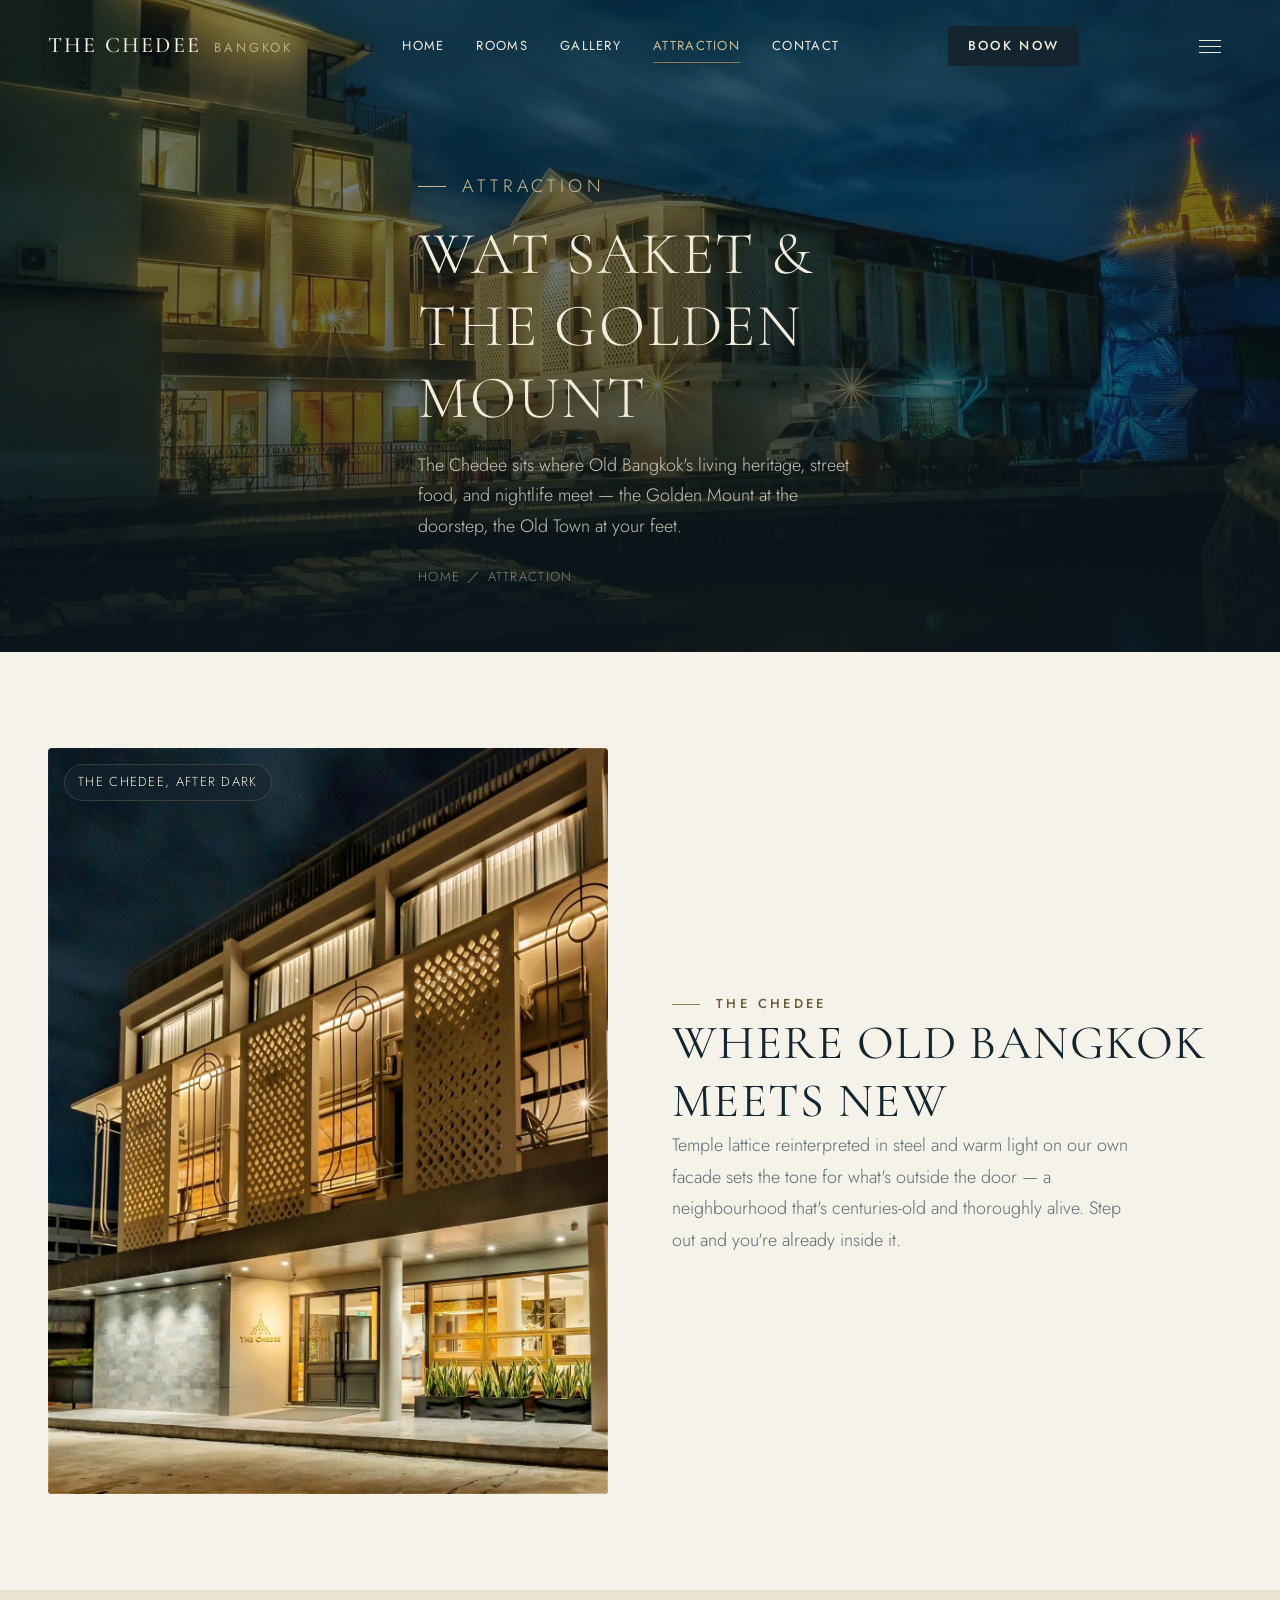
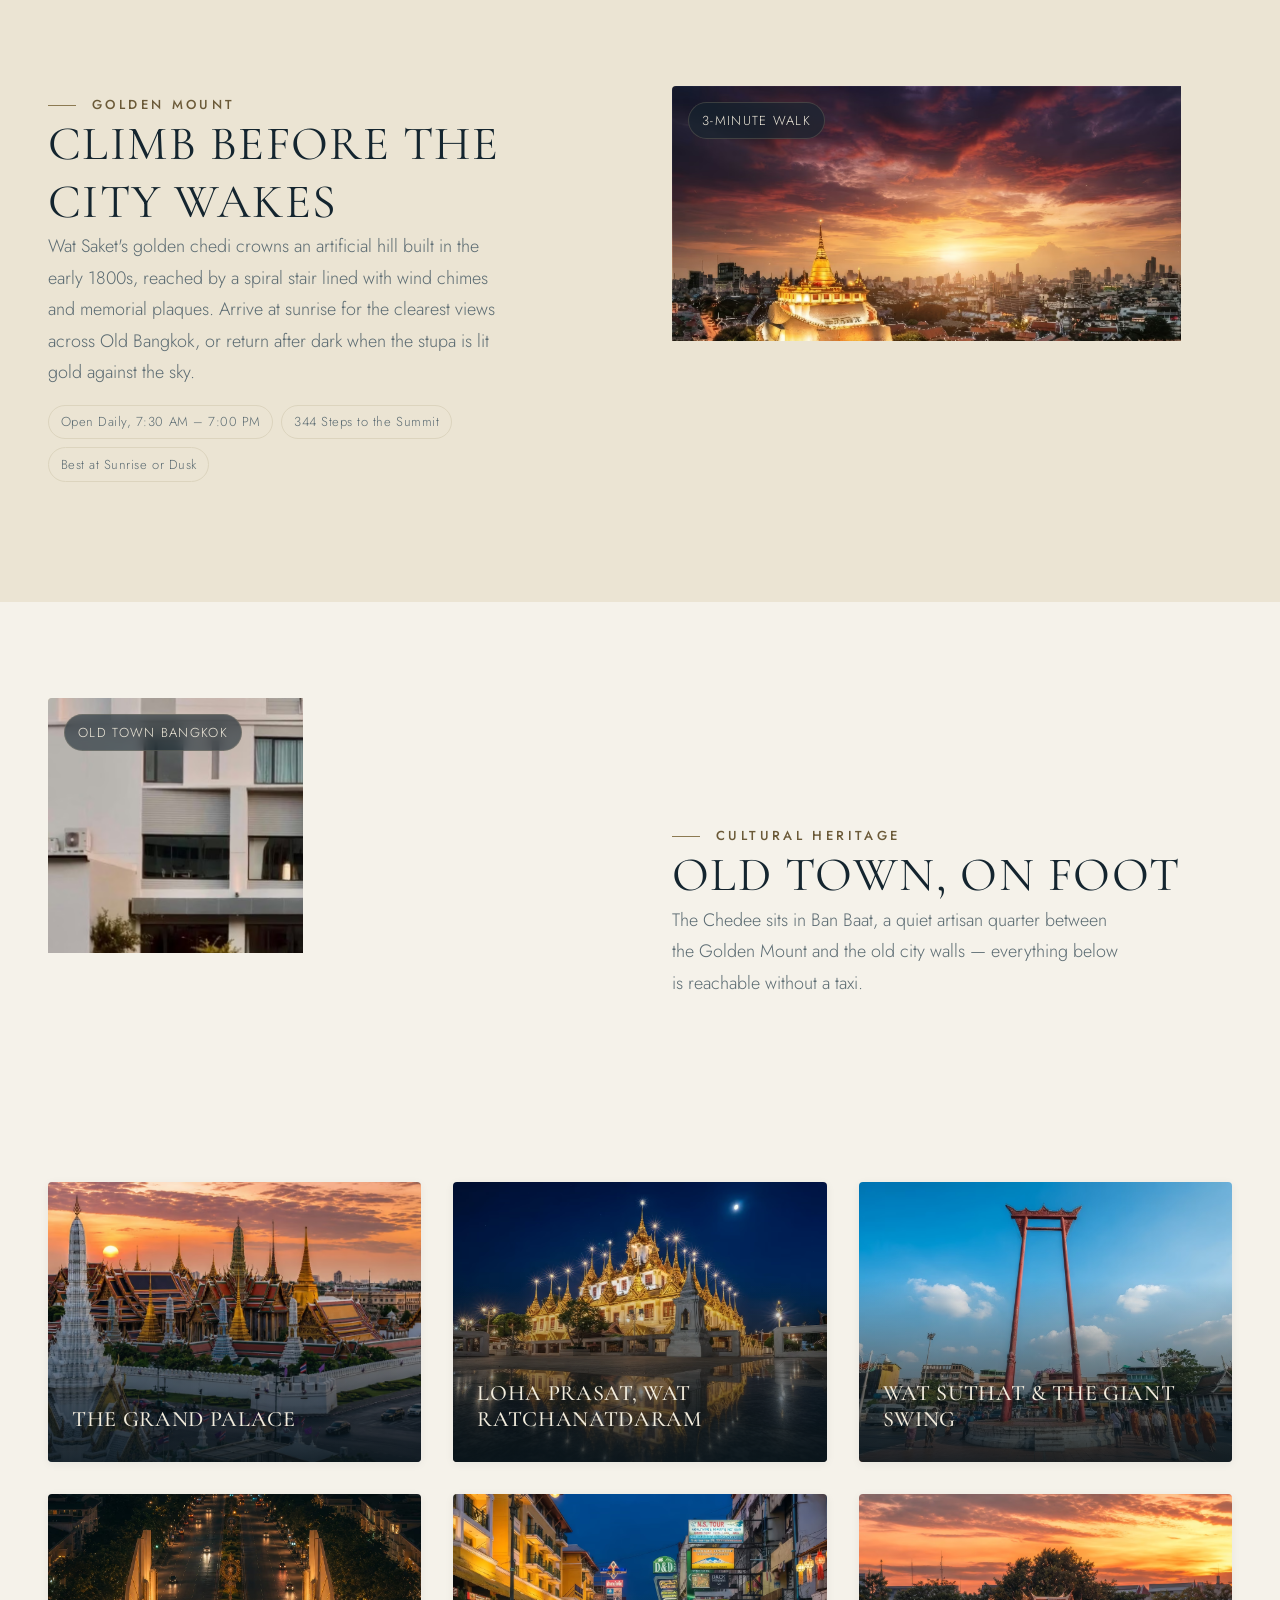
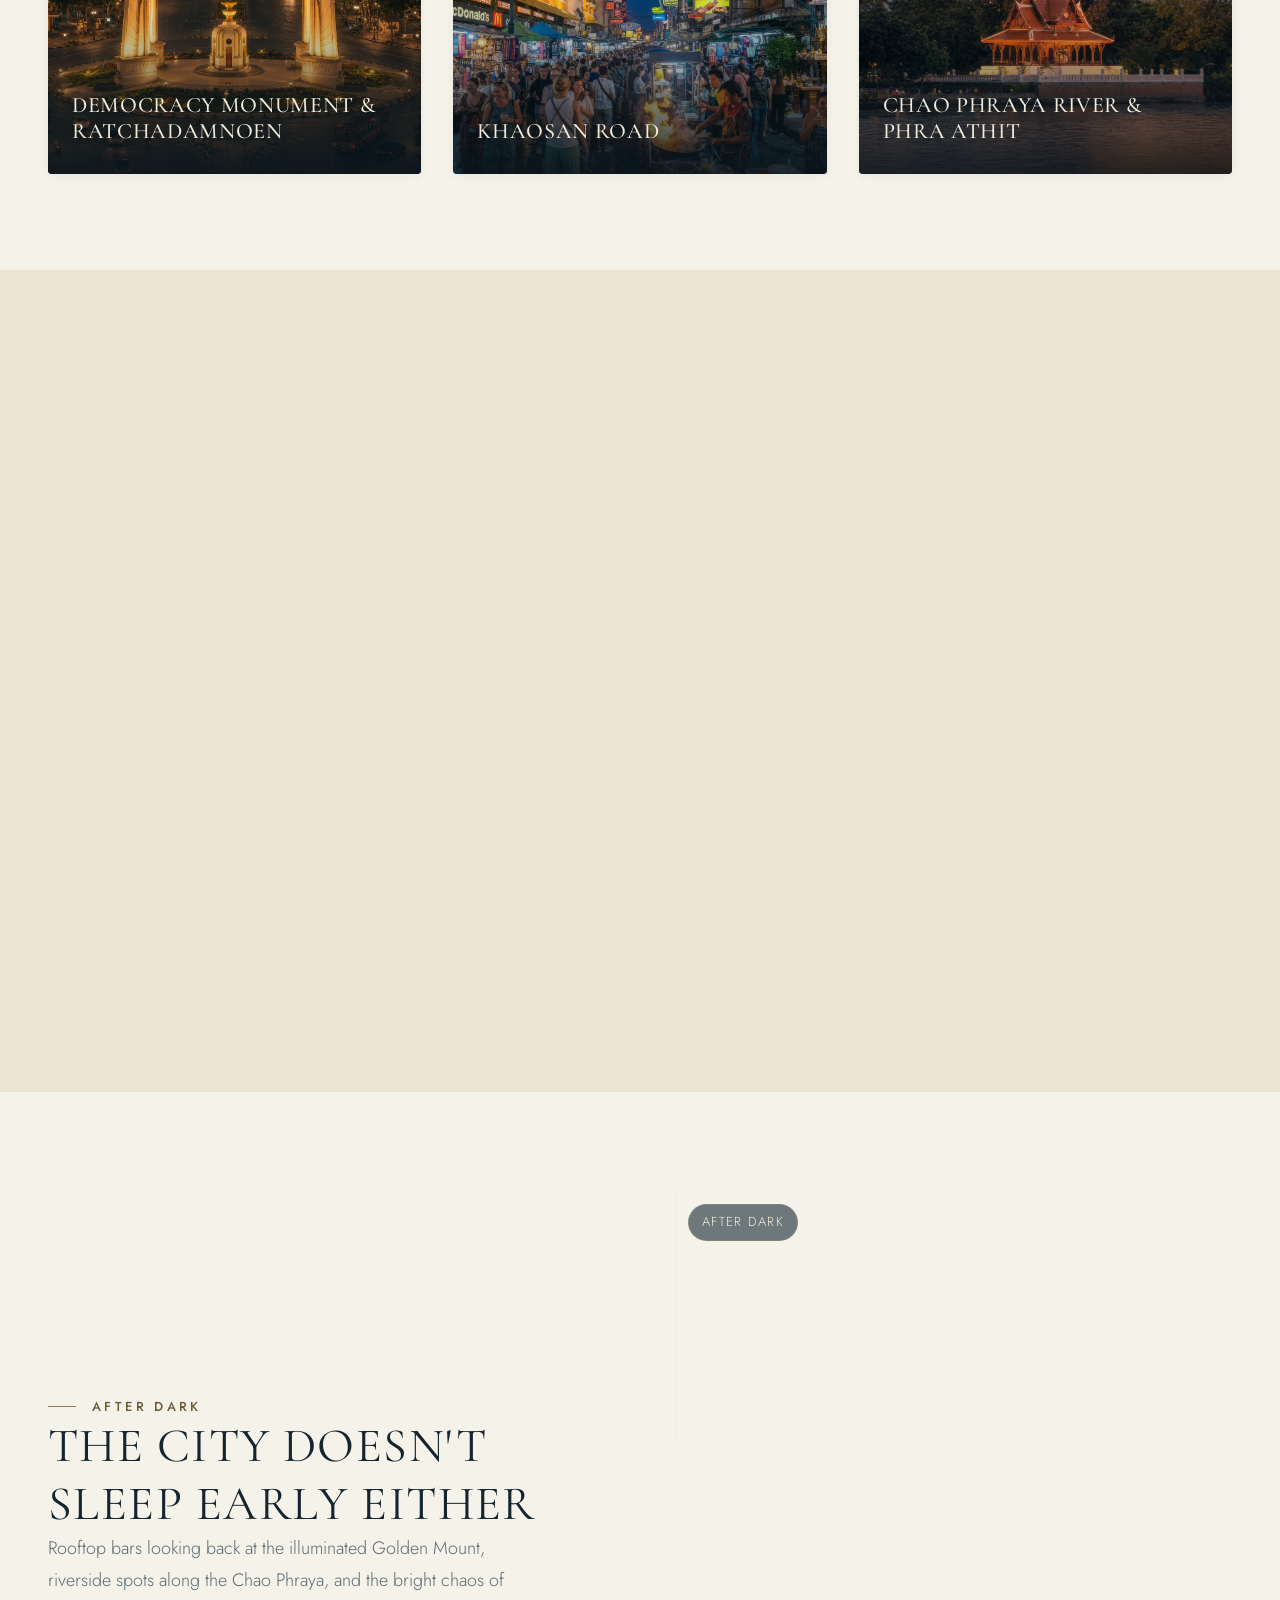
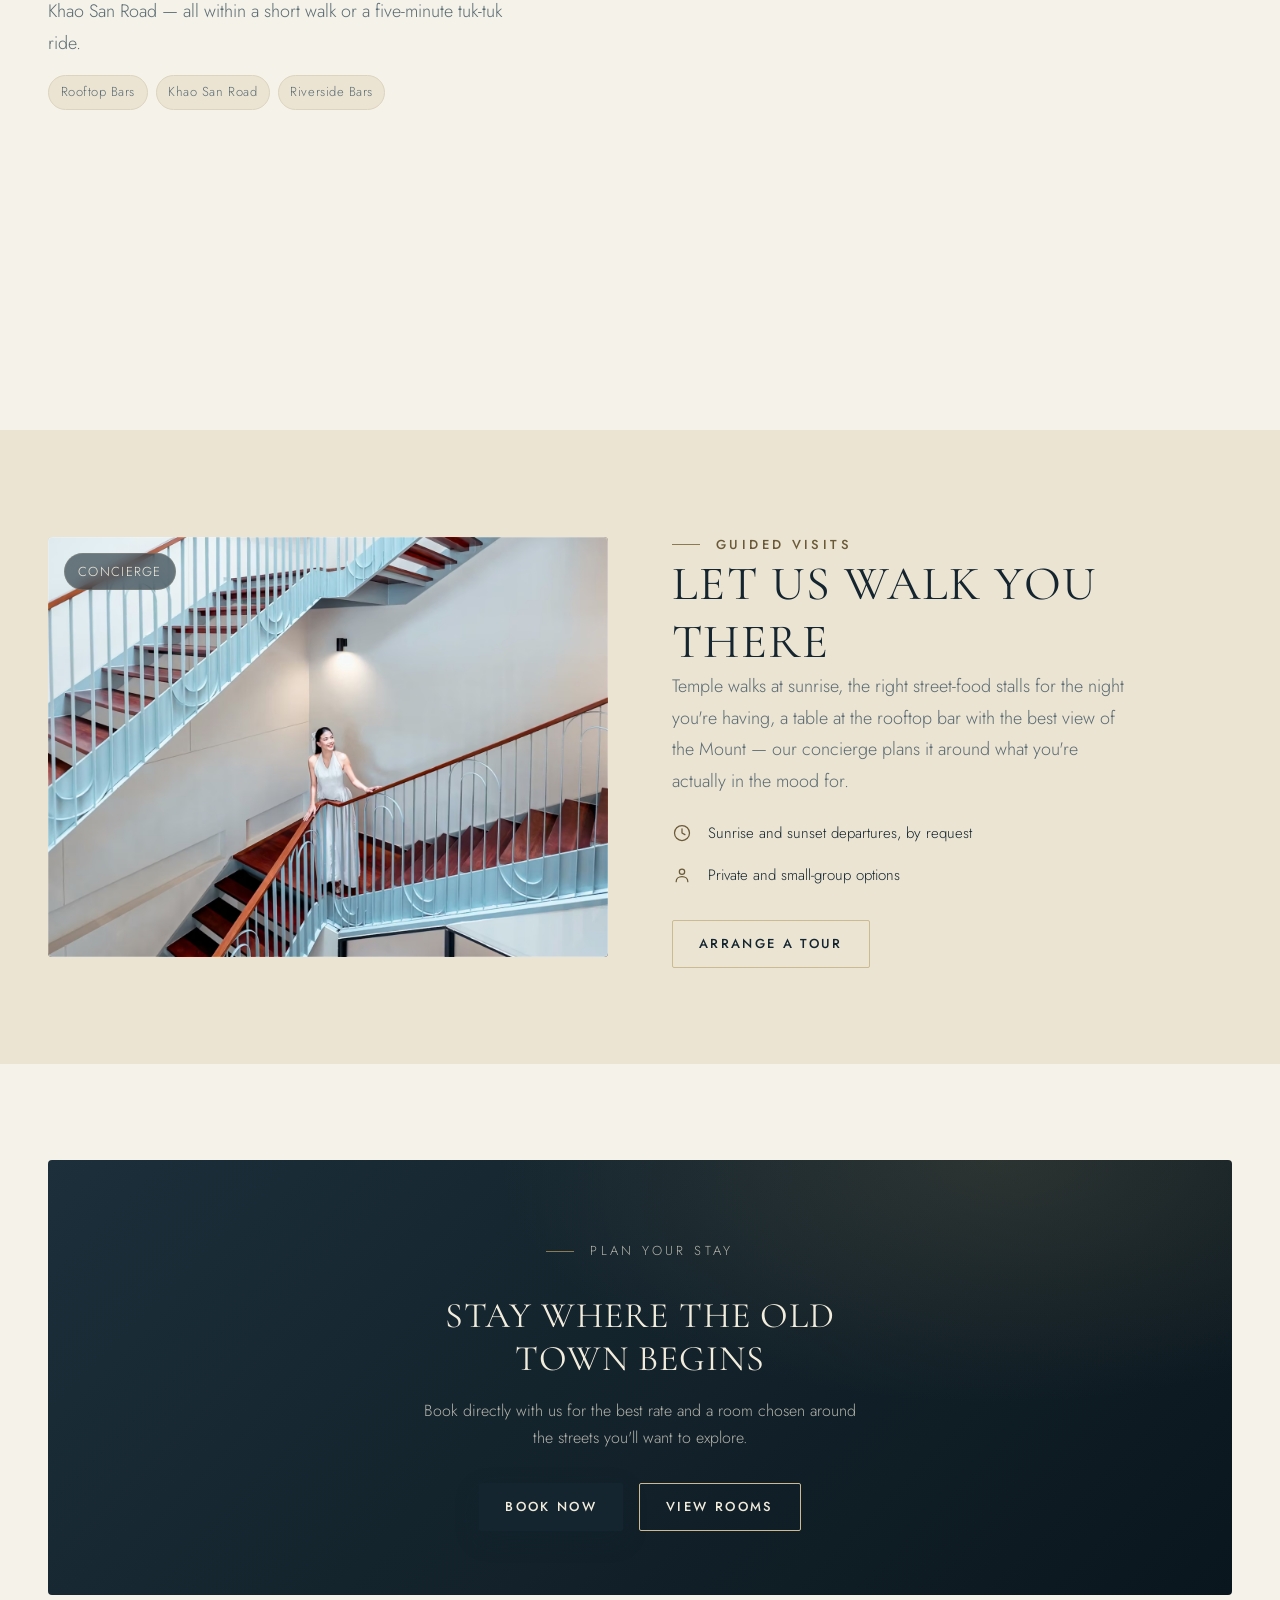
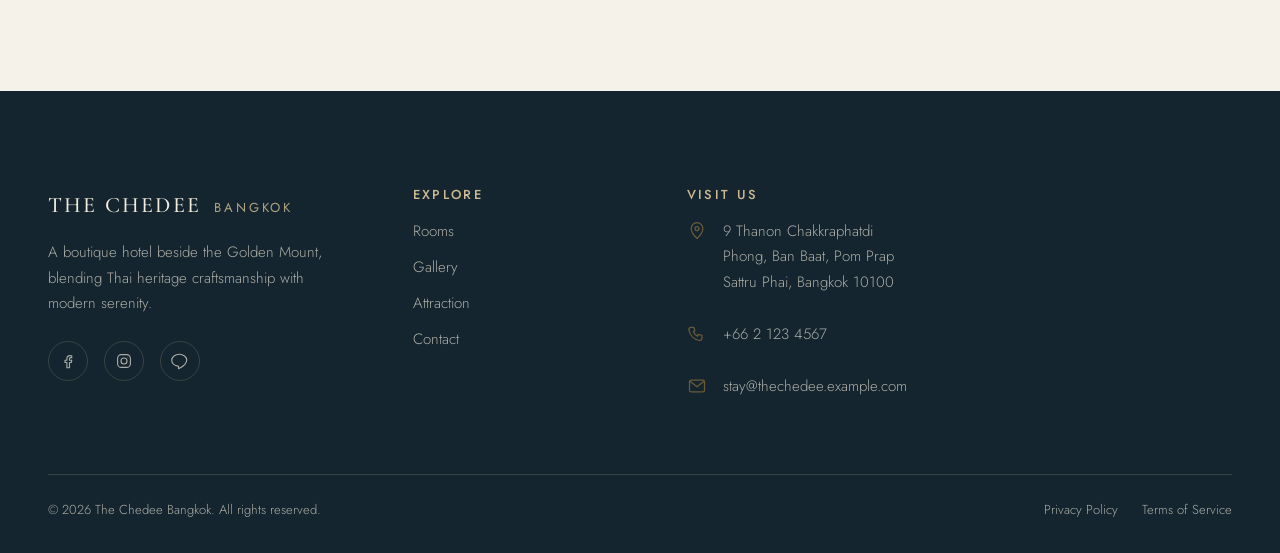
==== commit 3588b6e1: "Fix mobile layout: hero sizing, video legibility, modal scrolling Hero and page-hero headings were l" ====
--- a/attraction.html
+++ b/attraction.html
@@ -8,7 +8,7 @@
 <link rel="icon" href="data:image/svg+xml,%3Csvg xmlns='http://www.w3.org/2000/svg' viewBox='0 0 100 100'%3E%3Crect width='100' height='100' rx='20' fill='%2314252F'/%3E%3Cpath d='M30 78 L30 55 Q30 48 38 48 L62 48 Q70 48 70 55 L70 78 Z' fill='none' stroke='%238C7A52' stroke-width='4'/%3E%3Cline x1='50' y1='48' x2='50' y2='20' stroke='%238C7A52' stroke-width='4'/%3E%3Ccircle cx='50' cy='16' r='5' fill='%238C7A52'/%3E%3C/svg%3E">
 <link rel="preconnect" href="https://fonts.googleapis.com">
 <link rel="preconnect" href="https://fonts.gstatic.com" crossorigin>
-<link rel="stylesheet" href="css/style.css?v=4">
+<link rel="stylesheet" href="css/style.css?v=9">
 <script src="js/main.js?v=3" defer></script>
 </head>
 <body>
--- a/css/style.css
+++ b/css/style.css
@@ -168,6 +168,10 @@
 }
 .on-dark .eyebrow{ color: var(--color-gold-light); }
 .on-dark .eyebrow::before{ background: var(--color-gold-light); }
+/* Heroes are always on a dark photo/video: the default deep brass is a light-bg
+   token and washes out against them. */
+.hero .eyebrow, .page-hero .eyebrow{ color: var(--color-gold-light); }
+.hero .eyebrow::before, .page-hero .eyebrow::before{ background: var(--color-gold-light); }
 
 .section-title{ font-size: var(--fs-3xl); font-weight: 400; }
 .section-lede{
@@ -549,7 +553,8 @@
   animation: rise var(--dur-slow) var(--ease-out) 0.15s forwards;
 }
 .hero-title{
-  font-size: clamp(var(--fs-3xl), 6.4vw, var(--fs-5xl));
+  /* Min must stay well below the vw term or small screens clamp to the max-size floor. */
+  font-size: clamp(1.9rem, 6.4vw, var(--fs-5xl));
   font-weight: 300;
   max-width: 18ch;
   margin-block: var(--space-2) var(--space-3);
@@ -617,6 +622,33 @@
 }
 @media (max-width: 767px){ .hero-scroll{ display: none; } }
 
+@media (max-width: 767px){
+  /* A landscape video in a 100dvh portrait frame crops hard and the heavy scrim
+     hides what's left — shorten the frame and lighten the top of the scrim. */
+  .hero{ min-height: 88dvh; }
+  .hero-inner{ padding-block: calc(var(--space-6) + 56px) var(--space-5); }
+  /* Keep the top of the frame clear so the video actually reads, then ramp the
+     scrim up behind the (bottom-aligned) copy. */
+  .hero.has-video::before{
+    background-image:
+      linear-gradient(180deg,
+        rgba(10,22,29,0.20) 0%,
+        rgba(10,22,29,0.32) 28%,
+        rgba(10,22,29,0.62) 55%,
+        rgba(10,22,29,0.90) 100%);
+  }
+  /* The video is a moving background: a scrim alone can't guarantee contrast on
+     every frame, so the copy carries its own shadow. */
+  .hero-eyebrow, .hero-title, .hero-sub{
+    text-shadow: 0 2px 16px rgba(10,22,29,0.65);
+  }
+  .hero-title{ max-width: 14ch; }
+  .hero-sub{ font-size: var(--fs-base); max-width: 38ch; margin-bottom: var(--space-3); }
+  .hero-actions{ gap: var(--space-1); }
+  .hero-actions .btn{ flex: 1 1 auto; justify-content: center; }
+  .hero-motif{ opacity: 0.08; }
+}
+
 .page-hero{
   position: relative;
   padding-block: calc(var(--space-8) + 40px) var(--space-6);
@@ -631,11 +663,17 @@
 }
 .page-hero-inner{ position: relative; max-width: 60ch; }
 .page-hero-inner h1{
-  font-size: clamp(var(--fs-3xl), 5vw, var(--fs-4xl));
+  /* Min must stay well below the vw term or small screens clamp to the max-size floor. */
+  font-size: clamp(1.75rem, 5.4vw, var(--fs-4xl));
   font-weight: 300;
   margin-block: var(--space-2) var(--space-2);
 }
 .page-hero-inner p{ color: rgba(242,236,221,0.8); font-size: var(--fs-md); font-weight: 300; max-width: 50ch; }
+
+@media (max-width: 767px){
+  .page-hero{ padding-block: calc(var(--space-6) + 40px) var(--space-5); }
+  .page-hero-inner p{ font-size: var(--fs-base); }
+}
 
 .breadcrumb{
   display: flex; gap: 0.5em; align-items: center;
@@ -928,7 +966,18 @@
   min-height: 220px;
   background: var(--color-ink);
 }
-@media (max-width: 819px){ .place-modal-media{ aspect-ratio: 16/10; } }
+@media (max-width: 819px){
+  /* Stacked layout: cap the photo so the text row keeps a usable scroll area. */
+  .place-modal-panel{
+    max-height: 92dvh;
+    grid-template-rows: auto minmax(0, 1fr);
+  }
+  .place-modal-media{
+    aspect-ratio: 16/9;
+    min-height: 0;
+    max-height: 30dvh;
+  }
+}
 .place-modal-media img{
   width: 100%;
   height: 100%;
@@ -942,6 +991,11 @@
 .place-modal-content{
   padding: clamp(1.5rem, 3vw, 2.75rem);
   overflow-y: auto;
+  /* Grid items default to min-height:auto, which stops this row from shrinking:
+     the content then overflows the panel and gets clipped instead of scrolling. */
+  min-height: 0;
+  overscroll-behavior: contain;
+  -webkit-overflow-scrolling: touch;
 }
 .place-modal-content > *{
   opacity: 0;
@@ -959,7 +1013,16 @@
 .place-modal.is-open .place-modal-content > *:nth-child(7){ animation-delay: 0.50s; }
 @keyframes modalRise{ to{ opacity: 1; transform: translateY(0); } }
 
-.place-modal-title{ font-size: var(--fs-2xl); font-weight: 400; margin-top: 0.4em; }
+.place-modal-title{
+  font-size: var(--fs-2xl);
+  font-weight: 400;
+  margin-top: 0.4em;
+  /* Long single words (e.g. RATCHANATDARAM) must break rather than overflow the panel. */
+  overflow-wrap: anywhere;
+}
+@media (max-width: 819px){
+  .place-modal-title{ font-size: var(--fs-xl); letter-spacing: 0.02em; }
+}
 .place-modal-lead{ color: var(--color-ink-soft); font-size: var(--fs-md); font-weight: 300; margin-top: var(--space-2); }
 .place-modal-sub{
   font-family: var(--font-body);
